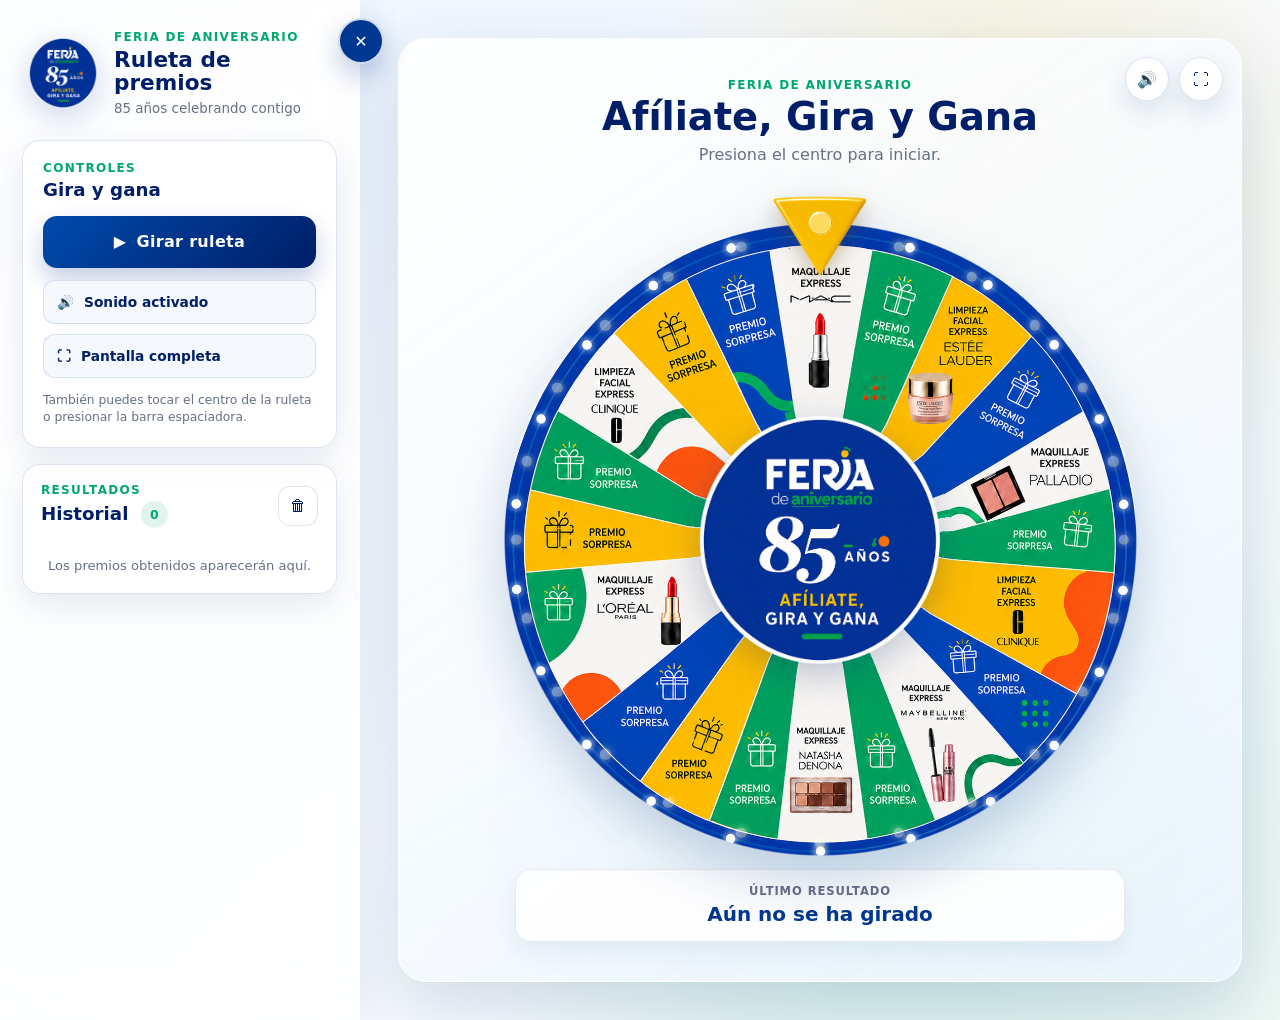
==== index.html @ 9b73f00a "CAMBIOS FINALES" ====
<!DOCTYPE html>
<html lang="es">
<head>
  <meta charset="UTF-8" />
  <meta name="viewport" content="width=device-width, initial-scale=1.0, viewport-fit=cover" />

  <meta
    name="description"
    content="Ruleta interactiva de premios de la Feria de Aniversario."
  />

  <title>Ruleta de Premios | Feria de Aniversario</title>

  <link rel="preload" href="assets/ruleta-premios.png" as="image" />
  <link rel="preload" href="assets/centro-ruleta.png" as="image" />
  <link rel="preload" href="assets/flecha-ruleta.png" as="image" />
  <link rel="stylesheet" href="css/styles.css" />
</head>

<body>
  <canvas id="confettiCanvas" class="confetti-canvas" aria-hidden="true"></canvas>

  <button
    id="sidebarBackdrop"
    class="sidebar-backdrop"
    type="button"
    aria-label="Cerrar panel lateral"
    tabindex="-1"
  ></button>

  <button
    id="toggleSidebarBtn"
    class="sidebar-toggle"
    type="button"
    aria-label="Ocultar panel lateral"
    aria-controls="sidebar"
    aria-expanded="true"
  >
    <span id="sidebarToggleIcon" aria-hidden="true">✕</span>
  </button>

  <div id="app" class="app">
    <aside id="sidebar" class="sidebar">
      <header class="brand">
        <img
          class="brand-logo"
          src="assets/centro-ruleta.png"
          width="1254"
          height="1254"
          alt=""
          aria-hidden="true"
        />

        <div>
          <p class="brand-kicker">Feria de aniversario</p>
          <h1>Ruleta de premios</h1>
          <p class="brand-copy">85 años celebrando contigo</p>
        </div>
      </header>

      <section class="control-card" aria-labelledby="controlsTitle">
        <div class="section-heading">
          <div>
            <p class="section-kicker">Controles</p>
            <h2 id="controlsTitle">Gira y gana</h2>
          </div>
        </div>

        <button id="sidebarSpinBtn" class="primary-button" type="button">
          <span aria-hidden="true">▶</span>
          Girar ruleta
        </button>

        <div class="control-grid">
          <button id="soundBtn" class="secondary-button" type="button">
            <span id="soundIcon" aria-hidden="true">🔊</span>
            <span id="soundText">Sonido activado</span>
          </button>

          <button id="fullscreenBtn" class="secondary-button" type="button">
            <span id="fullscreenIcon" aria-hidden="true">⛶</span>
            <span id="fullscreenText">Pantalla completa</span>
          </button>
        </div>

        <p class="control-help">
          También puedes tocar el centro de la ruleta o presionar la barra espaciadora.
        </p>
      </section>

      <section class="history-card" aria-labelledby="historyTitle">
        <div class="history-header">
          <div>
            <p class="section-kicker">Resultados</p>
            <h2 id="historyTitle">
              Historial
              <span id="historyCount" class="history-count">0</span>
            </h2>
          </div>

          <button
            id="clearHistoryBtn"
            class="icon-button"
            type="button"
            aria-label="Limpiar historial"
            title="Limpiar historial"
          >
            🗑
          </button>
        </div>

        <ol id="historyList" class="history-list" aria-live="polite"></ol>

        <p id="emptyHistory" class="empty-history">
          Los premios obtenidos aparecerán aquí.
        </p>
      </section>
    </aside>

    <main class="main-content">
      <section class="wheel-panel" aria-labelledby="wheelTitle">
        <div class="stage-actions" aria-label="Acciones rápidas">
          <button
            id="quickSoundBtn"
            class="round-action"
            type="button"
            aria-label="Activar o desactivar sonido"
            title="Activar o desactivar sonido"
          >
            <span id="quickSoundIcon" aria-hidden="true">🔊</span>
          </button>

          <button
            id="quickFullscreenBtn"
            class="round-action"
            type="button"
            aria-label="Cambiar pantalla completa"
            title="Cambiar pantalla completa"
          >
            <span id="quickFullscreenIcon" aria-hidden="true">⛶</span>
          </button>
        </div>

        <div class="wheel-heading">
          <p class="section-kicker">Feria de aniversario</p>
          <h2 id="wheelTitle">Afíliate, Gira y Gana</h2>
          <p>Presiona el centro para iniciar.</p>
        </div>

        <div class="wheel-stage">
          <div id="wheelShell" class="wheel-shell" aria-busy="false">
            <div id="bulbRing" class="bulb-ring" aria-hidden="true"></div>

            <div id="wheelRotator" class="wheel-rotator">
              <img
                id="wheelImage"
                class="wheel-image"
                src="assets/ruleta-premios.png"
                width="1254"
                height="1254"
                alt="Ruleta de premios de la Feria de Aniversario"
                draggable="false"
              />
            </div>

            <img
              id="wheelCenter"
              class="wheel-center"
              src="assets/centro-ruleta.png"
              width="1254"
              height="1254"
              alt=""
              aria-hidden="true"
              draggable="false"
            />

            <button
              id="centerSpinBtn"
              class="center-spin-button"
              type="button"
              aria-label="Girar ruleta"
              title="Girar ruleta"
            ></button>

            <img
              id="wheelPointer"
              class="wheel-pointer"
              src="assets/flecha-ruleta.png"
              width="1254"
              height="1254"
              alt=""
              aria-hidden="true"
              draggable="false"
            />
          </div>
        </div>

        <div class="result-strip" aria-live="polite" aria-atomic="true">
          <span class="result-label">Último resultado</span>
          <strong id="lastResult">Aún no se ha girado</strong>
        </div>

        <button id="mobileSpinBtn" class="mobile-spin-button" type="button">
          Girar ruleta
        </button>
      </section>
    </main>
  </div>

  <div
    id="winnerOverlay"
    class="winner-overlay"
    role="dialog"
    aria-modal="true"
    aria-labelledby="winnerTitle"
    aria-describedby="winnerDescription"
    aria-hidden="true"
    hidden
    inert
  >
    <article id="winnerCard" class="winner-card" data-tone="blue">
      <button
        id="closeWinnerBtn"
        class="winner-close"
        type="button"
        aria-label="Cerrar resultado"
      >
        ✕
      </button>

      <div class="winner-icon" aria-hidden="true">🎁</div>

      <p class="winner-kicker">¡Premio obtenido!</p>
      <h2 id="winnerTitle">Premio sorpresa</h2>

      <p id="winnerDescription" class="winner-description">
        La ruleta ha seleccionado este premio.
      </p>

      <div class="winner-actions">
        <button id="spinAgainBtn" class="winner-primary" type="button">
          Girar otra vez
        </button>

        <button id="winnerCloseButton" class="winner-secondary" type="button">
          Cerrar
        </button>
      </div>
    </article>
  </div>

  <div id="toast" class="toast" role="status" aria-live="polite"></div>

  <script src="js/app.js"></script>
</body>
</html>
---- css/styles.css ----
:root {
  --blue-950: #001f68;
  --blue-900: #003790;
  --blue-800: #004aac;
  --blue-700: #075cc2;
  --green-600: #00a86b;
  --green-500: #10b876;
  --yellow-500: #ffc400;
  --yellow-400: #ffd338;
  --orange-500: #ff6418;
  --paper: #fffefa;
  --white: #ffffff;
  --ink: #111827;
  --muted: #667085;
  --line: rgba(0, 55, 144, 0.13);
  --sidebar-width: 360px;
  --radius-lg: 28px;
  --radius-md: 18px;
  --shadow-soft: 0 22px 70px rgba(0, 45, 119, 0.16);
  --shadow-card: 0 12px 36px rgba(0, 45, 119, 0.1);
}

* {
  box-sizing: border-box;
}

html {
  color-scheme: light;
}

html,
body {
  min-width: 320px;
  min-height: 100%;
}

body {
  min-height: 100vh;
  min-height: 100dvh;
  margin: 0;
  overflow-x: hidden;
  background:
    radial-gradient(circle at 78% 18%, rgba(255, 196, 0, 0.18), transparent 23rem),
    radial-gradient(circle at 70% 78%, rgba(0, 168, 107, 0.16), transparent 28rem),
    linear-gradient(135deg, #edf6ff 0%, #f8fbff 52%, #eef8f5 100%);
  color: var(--ink);
  font-family:
    Inter, ui-sans-serif, system-ui, -apple-system, BlinkMacSystemFont, "Segoe UI",
    sans-serif;
}

body.modal-open,
body.mobile-menu-open {
  overflow: hidden;
}

[hidden] {
  display: none !important;
}

button,
img {
  -webkit-tap-highlight-color: transparent;
}

button {
  border: 0;
  font: inherit;
}

button:not(:disabled) {
  cursor: pointer;
}

button:focus-visible {
  outline: 4px solid rgba(255, 196, 0, 0.42);
  outline-offset: 3px;
}

img {
  display: block;
  max-width: 100%;
  user-select: none;
}

.app {
  min-height: 100vh;
  min-height: 100dvh;
  display: grid;
  grid-template-columns: var(--sidebar-width) minmax(0, 1fr);
  transition: grid-template-columns 320ms ease;
}

.sidebar {
  position: relative;
  z-index: 60;
  min-width: 0;
  padding: 26px 22px;
  overflow-x: hidden;
  overflow-y: auto;
  border-right: 1px solid rgba(255, 255, 255, 0.8);
  background: rgba(255, 255, 255, 0.88);
  box-shadow: 12px 0 34px rgba(0, 55, 144, 0.06);
  backdrop-filter: blur(22px);
  transition:
    opacity 220ms ease,
    transform 320ms ease,
    padding 320ms ease;
}

.app.sidebar-collapsed {
  grid-template-columns: 0 minmax(0, 1fr);
}

.app.sidebar-collapsed .sidebar {
  padding-inline: 0;
  opacity: 0;
  pointer-events: none;
  transform: translateX(-100%);
}

.sidebar-toggle {
  position: fixed;
  top: max(18px, env(safe-area-inset-top));
  left: calc(var(--sidebar-width) - 22px);
  z-index: 90;
  width: 46px;
  height: 46px;
  display: grid;
  place-items: center;
  border: 2px solid rgba(255, 255, 255, 0.82);
  border-radius: 50%;
  background: var(--blue-900);
  color: var(--white);
  box-shadow: 0 12px 28px rgba(0, 55, 144, 0.25);
  transition:
    left 320ms ease,
    transform 180ms ease,
    background 180ms ease;
}

.sidebar-toggle:hover {
  background: var(--blue-700);
  transform: scale(1.05);
}

body.sidebar-is-collapsed .sidebar-toggle {
  left: 18px;
}

.sidebar-backdrop {
  position: fixed;
  inset: 0;
  z-index: 50;
  display: none;
  background: rgba(0, 31, 104, 0.42);
  opacity: 0;
  pointer-events: none;
  transition: opacity 240ms ease;
}

.brand {
  display: grid;
  grid-template-columns: 74px minmax(0, 1fr);
  gap: 14px;
  align-items: center;
  padding: 4px 14px 24px 4px;
}

.brand-logo {
  width: 74px;
  height: 74px;
  object-fit: contain;
  filter: drop-shadow(0 8px 15px rgba(0, 55, 144, 0.2));
}

.brand-kicker,
.section-kicker {
  margin: 0 0 4px;
  color: var(--green-600);
  font-size: 0.75rem;
  font-weight: 900;
  letter-spacing: 0.11em;
  text-transform: uppercase;
}

.brand h1,
.section-heading h2,
.history-header h2 {
  margin: 0;
  color: var(--blue-950);
}

.brand h1 {
  font-size: 1.35rem;
  line-height: 1.08;
}

.brand-copy {
  margin: 6px 0 0;
  color: var(--muted);
  font-size: 0.84rem;
}

.control-card,
.history-card {
  border: 1px solid var(--line);
  border-radius: var(--radius-md);
  background: rgba(255, 255, 255, 0.94);
  box-shadow: var(--shadow-card);
}

.control-card {
  padding: 20px;
}

.section-heading {
  margin-bottom: 16px;
}

.section-heading h2,
.history-header h2 {
  font-size: 1.14rem;
}

.primary-button,
.mobile-spin-button,
.winner-primary {
  width: 100%;
  min-height: 52px;
  display: inline-flex;
  align-items: center;
  justify-content: center;
  gap: 10px;
  border-radius: 14px;
  background: linear-gradient(135deg, var(--blue-800), var(--blue-950));
  color: var(--white);
  font-weight: 900;
  letter-spacing: 0.02em;
  box-shadow: 0 12px 24px rgba(0, 55, 144, 0.24);
  transition:
    transform 180ms ease,
    box-shadow 180ms ease,
    filter 180ms ease;
}

.primary-button:hover,
.mobile-spin-button:hover,
.winner-primary:hover {
  transform: translateY(-2px);
  box-shadow: 0 16px 30px rgba(0, 55, 144, 0.3);
  filter: brightness(1.06);
}

.primary-button:disabled,
.mobile-spin-button:disabled,
.winner-primary:disabled,
.center-spin-button:disabled {
  cursor: not-allowed;
  opacity: 0.58;
}

.control-grid {
  display: grid;
  grid-template-columns: 1fr;
  gap: 10px;
  margin-top: 12px;
}

.secondary-button {
  min-height: 44px;
  display: flex;
  align-items: center;
  gap: 10px;
  padding: 10px 13px;
  border: 1px solid var(--line);
  border-radius: 12px;
  background: #f5f8fc;
  color: var(--blue-950);
  font-size: 0.86rem;
  font-weight: 800;
  transition:
    background 180ms ease,
    transform 180ms ease;
}

.secondary-button:hover {
  background: #eaf2fb;
  transform: translateY(-1px);
}

.control-help {
  margin: 14px 0 0;
  color: var(--muted);
  font-size: 0.77rem;
  line-height: 1.45;
}

.history-card {
  margin-top: 16px;
  padding: 18px;
}

.history-header {
  display: flex;
  align-items: center;
  justify-content: space-between;
  gap: 12px;
  margin-bottom: 14px;
}

.history-count {
  display: inline-grid;
  min-width: 27px;
  height: 27px;
  place-items: center;
  margin-left: 6px;
  padding-inline: 7px;
  border-radius: 999px;
  background: rgba(0, 168, 107, 0.12);
  color: var(--green-600);
  font-size: 0.78rem;
  vertical-align: middle;
}

.icon-button,
.round-action {
  display: grid;
  place-items: center;
  border: 1px solid var(--line);
  background: var(--white);
  color: var(--blue-950);
  transition:
    transform 180ms ease,
    background 180ms ease;
}

.icon-button {
  width: 40px;
  height: 40px;
  border-radius: 12px;
}

.icon-button:hover,
.round-action:hover {
  background: #edf4fc;
  transform: scale(1.05);
}

.history-list {
  max-height: min(300px, 32dvh);
  margin: 0;
  padding: 0;
  overflow-y: auto;
  list-style: none;
  scrollbar-width: thin;
}

.history-item {
  display: grid;
  grid-template-columns: 34px minmax(0, 1fr) auto;
  gap: 10px;
  align-items: center;
  padding: 11px 4px;
  border-top: 1px solid rgba(0, 55, 144, 0.08);
}

.history-item:first-child {
  border-top: 0;
}

.history-position {
  width: 32px;
  height: 32px;
  display: grid;
  place-items: center;
  border-radius: 10px;
  background: rgba(0, 55, 144, 0.08);
  color: var(--blue-900);
  font-size: 0.78rem;
  font-weight: 900;
}

.history-prize {
  min-width: 0;
}

.history-prize strong {
  display: block;
  overflow: hidden;
  color: var(--blue-950);
  font-size: 0.84rem;
  text-overflow: ellipsis;
  white-space: nowrap;
}

.history-prize span,
.history-time {
  color: var(--muted);
  font-size: 0.7rem;
}

.empty-history {
  margin: 16px 2px 2px;
  color: var(--muted);
  font-size: 0.82rem;
  text-align: center;
}

.main-content {
  position: relative;
  min-width: 0;
  min-height: 100vh;
  min-height: 100dvh;
  display: grid;
  place-items: center;
  padding: clamp(18px, 3vw, 42px);
}

.wheel-panel {
  position: relative;
  width: min(100%, 1050px);
  min-height: 0;
  display: flex;
  flex-direction: column;
  align-items: center;
  justify-content: center;
  padding: clamp(22px, 3vw, 42px);
  border: 1px solid rgba(255, 255, 255, 0.82);
  border-radius: var(--radius-lg);
  background:
    linear-gradient(145deg, rgba(255, 255, 255, 0.92), rgba(235, 245, 255, 0.78));
  box-shadow: var(--shadow-soft);
  backdrop-filter: blur(18px);
}

.stage-actions {
  position: absolute;
  top: 18px;
  right: 18px;
  z-index: 20;
  display: flex;
  gap: 10px;
}

.round-action {
  width: 44px;
  height: 44px;
  border-radius: 50%;
  box-shadow: 0 10px 26px rgba(0, 55, 144, 0.14);
  backdrop-filter: blur(10px);
}

.wheel-heading {
  position: relative;
  z-index: 8;
  width: min(100%, 700px);
  margin-bottom: 0;
  padding-inline: 76px;
  text-align: center;
}

.wheel-heading h2 {
  margin: 0;
  color: var(--blue-950);
  font-size: clamp(1.6rem, 3vw, 2.45rem);
  line-height: 1.08;
  text-wrap: balance;
}

.wheel-heading > p:last-child {
  margin: 8px 0 0;
  color: var(--muted);
}

.wheel-stage {
  width: 100%;
  display: grid;
  place-items: center;
  padding-top: clamp(32px, 5vw, 58px);
}

.wheel-shell {
  position: relative;
  width: min(720px, 100%, calc(100dvh - 265px));
  min-width: 280px;
  aspect-ratio: 1;
  isolation: isolate;
  filter: drop-shadow(0 24px 28px rgba(0, 45, 119, 0.21));
}

.wheel-rotator,
.wheel-image {
  width: 100%;
  height: 100%;
}

.wheel-rotator {
  position: absolute;
  inset: 0;
  z-index: 1;
  will-change: transform;
}

.wheel-image {
  object-fit: contain;
}

.wheel-center {
  position: absolute;
  top: 50%;
  left: 50%;
  z-index: 5;
  width: 41%;
  height: auto;
  transform: translate(-50%, -50%);
  filter: drop-shadow(0 10px 18px rgba(0, 31, 104, 0.24));
  pointer-events: none;
}

.center-spin-button {
  position: absolute;
  top: 50%;
  left: 50%;
  z-index: 6;
  width: 36%;
  aspect-ratio: 1;
  border-radius: 50%;
  background: transparent;
  transform: translate(-50%, -50%);
}

.center-spin-button::after {
  position: absolute;
  inset: 4%;
  border: 3px solid transparent;
  border-radius: inherit;
  content: "";
  transition:
    border-color 180ms ease,
    box-shadow 180ms ease,
    transform 180ms ease;
}

.center-spin-button:hover::after,
.center-spin-button:focus-visible::after {
  border-color: rgba(255, 196, 0, 0.72);
  box-shadow:
    0 0 0 7px rgba(255, 196, 0, 0.11),
    0 0 28px rgba(255, 196, 0, 0.38);
  transform: scale(1.025);
}

.wheel-pointer {
  position: absolute;
  top: -4.5%;
  left: 50%;
  z-index: 10;
  width: 15.5%;
  height: auto;
  transform: translateX(-50%);
  transform-origin: 50% 20%;
  filter: drop-shadow(0 10px 10px rgba(104, 61, 0, 0.27));
  pointer-events: none;
}

.bulb-ring {
  position: absolute;
  inset: 0;
  z-index: 3;
  pointer-events: none;
}

.bulb {
  position: absolute;
  width: 1.65%;
  min-width: 7px;
  aspect-ratio: 1;
  border: 1px solid rgba(255, 255, 255, 0.86);
  border-radius: 50%;
  background: radial-gradient(circle at 36% 34%, #ffffff 0 34%, #fff7bc 52%, #ffd53d 100%);
  box-shadow:
    0 0 6px rgba(255, 255, 255, 0.9),
    0 0 12px rgba(255, 218, 74, 0.55);
  transform: translate(-50%, -50%);
  animation: bulbIdle 2.2s ease-in-out infinite;
  opacity: 0.45;
}

.wheel-shell.is-spinning .bulb {
  animation: bulbRunning 620ms ease-in-out infinite;
}

.wheel-shell.is-spinning .wheel-pointer {
  animation: pointerBounce 120ms ease-in-out infinite alternate;
}

.wheel-shell.is-spinning .wheel-center {
  animation: centerGlow 900ms ease-in-out infinite alternate;
}

.result-strip {
  width: min(100%, 610px);
  display: grid;
  gap: 4px;
  margin-top: 12px;
  padding: 14px 20px;
  border: 1px solid rgba(0, 55, 144, 0.1);
  border-radius: 16px;
  background: rgba(255, 255, 255, 0.92);
  box-shadow: 0 10px 24px rgba(0, 55, 144, 0.08);
  text-align: center;
}

.result-label {
  color: var(--muted);
  font-size: 0.72rem;
  font-weight: 800;
  letter-spacing: 0.08em;
  text-transform: uppercase;
}

.result-strip strong {
  color: var(--blue-900);
  font-size: clamp(1rem, 2vw, 1.25rem);
  line-height: 1.25;
  overflow-wrap: anywhere;
  hyphens: auto;
}

.mobile-spin-button {
  display: none;
  width: min(100%, 420px);
  margin-top: 14px;
}

.winner-overlay {
  position: fixed;
  inset: 0;
  z-index: 100;
  display: grid;
  place-items: center;
  padding: 20px;
  background: rgba(0, 24, 75, 0.66);
  backdrop-filter: blur(12px);
  opacity: 0;
  pointer-events: none;
  transition: opacity 260ms ease;
}

.winner-overlay.is-visible {
  opacity: 1;
  pointer-events: auto;
}

.winner-card {
  position: relative;
  width: min(100%, 520px);
  max-height: min(90dvh, 720px);
  overflow: auto;
  padding: 44px 34px 34px;
  border: 2px solid rgba(255, 255, 255, 0.82);
  border-radius: 30px;
  background:
    radial-gradient(circle at 50% 0%, rgba(255, 255, 255, 0.26), transparent 16rem),
    linear-gradient(145deg, var(--blue-800), var(--blue-950));
  color: var(--white);
  box-shadow: 0 34px 90px rgba(0, 14, 58, 0.42);
  text-align: center;
  transform: translateY(24px) scale(0.92);
  transition: transform 360ms cubic-bezier(0.18, 0.89, 0.32, 1.28);
}

.winner-overlay.is-visible .winner-card {
  transform: translateY(0) scale(1);
}

.winner-card[data-tone="green"] {
  background:
    radial-gradient(circle at 50% 0%, rgba(255, 255, 255, 0.25), transparent 16rem),
    linear-gradient(145deg, #11b779, #007d50);
}

.winner-card[data-tone="yellow"] {
  background:
    radial-gradient(circle at 50% 0%, rgba(255, 255, 255, 0.45), transparent 16rem),
    linear-gradient(145deg, #ffd642, #f2a900);
  color: #17233e;
}

.winner-card[data-tone="white"] {
  background:
    radial-gradient(circle at 50% 0%, rgba(0, 168, 107, 0.12), transparent 16rem),
    linear-gradient(145deg, #ffffff, #edf4fb);
  color: var(--blue-950);
}

.winner-close {
  position: absolute;
  top: 16px;
  right: 16px;
  width: 42px;
  height: 42px;
  border-radius: 50%;
  background: rgba(255, 255, 255, 0.16);
  color: currentColor;
  font-weight: 900;
}

.winner-icon {
  width: 92px;
  height: 92px;
  display: grid;
  place-items: center;
  margin: 0 auto 18px;
  border: 2px solid rgba(255, 255, 255, 0.56);
  border-radius: 50%;
  background: rgba(255, 255, 255, 0.16);
  box-shadow: 0 16px 34px rgba(0, 0, 0, 0.16);
  font-size: 2.8rem;
  animation: prizeFloat 1.5s ease-in-out infinite;
}

.winner-kicker {
  margin: 0 0 8px;
  color: var(--yellow-400);
  font-size: 0.86rem;
  font-weight: 950;
  letter-spacing: 0.13em;
  text-transform: uppercase;
}

.winner-card[data-tone="yellow"] .winner-kicker,
.winner-card[data-tone="white"] .winner-kicker {
  color: var(--green-600);
}

.winner-card h2 {
  margin: 0;
  font-size: clamp(1.8rem, 5vw, 3rem);
  line-height: 1.08;
  overflow-wrap: anywhere;
  hyphens: auto;
  text-wrap: balance;
}

.winner-description {
  margin: 16px auto 26px;
  max-width: 36ch;
  color: rgba(255, 255, 255, 0.82);
  line-height: 1.55;
}

.winner-card[data-tone="yellow"] .winner-description,
.winner-card[data-tone="white"] .winner-description {
  color: rgba(17, 24, 39, 0.68);
}

.winner-actions {
  display: grid;
  grid-template-columns: 1fr 1fr;
  gap: 12px;
}

.winner-primary,
.winner-secondary {
  min-height: 50px;
  border-radius: 14px;
  font-weight: 900;
}

.winner-primary {
  background: var(--yellow-500);
  color: var(--blue-950);
  box-shadow: 0 12px 28px rgba(255, 196, 0, 0.24);
}

.winner-secondary {
  border: 1px solid rgba(255, 255, 255, 0.38);
  background: rgba(255, 255, 255, 0.14);
  color: currentColor;
}

.winner-card[data-tone="yellow"] .winner-secondary,
.winner-card[data-tone="white"] .winner-secondary {
  border-color: rgba(0, 55, 144, 0.16);
  background: rgba(0, 55, 144, 0.08);
}

.confetti-canvas {
  position: fixed;
  inset: 0;
  z-index: 120;
  width: 100%;
  height: 100%;
  pointer-events: none;
}

.toast {
  position: fixed;
  right: max(22px, env(safe-area-inset-right));
  bottom: max(22px, env(safe-area-inset-bottom));
  z-index: 130;
  max-width: min(90vw, 420px);
  padding: 13px 18px;
  border-radius: 12px;
  background: var(--blue-950);
  color: var(--white);
  box-shadow: 0 16px 36px rgba(0, 31, 104, 0.26);
  font-size: 0.88rem;
  font-weight: 800;
  opacity: 0;
  pointer-events: none;
  transform: translateY(12px);
  transition:
    opacity 180ms ease,
    transform 180ms ease;
}

.toast.is-visible {
  opacity: 1;
  transform: translateY(0);
}

@keyframes bulbIdle {
  0%,
  100% {
    opacity: 0.35;
    filter: brightness(0.8);
  }

  50% {
    opacity: 0.82;
    filter: brightness(1.25);
  }
}

@keyframes bulbRunning {
  0%,
  100% {
    opacity: 0.28;
    filter: brightness(0.72);
  }

  50% {
    opacity: 1;
    filter: brightness(1.45);
    box-shadow:
      0 0 8px #ffffff,
      0 0 18px rgba(255, 218, 74, 0.92),
      0 0 30px rgba(255, 196, 0, 0.5);
  }
}

@keyframes pointerBounce {
  from {
    transform: translateX(-50%) rotate(-1.4deg);
  }

  to {
    transform: translateX(-50%) rotate(1.4deg);
  }
}

@keyframes centerGlow {
  from {
    filter: drop-shadow(0 10px 18px rgba(0, 31, 104, 0.24));
  }

  to {
    filter:
      drop-shadow(0 10px 18px rgba(0, 31, 104, 0.24))
      drop-shadow(0 0 18px rgba(255, 196, 0, 0.34));
  }
}

@keyframes prizeFloat {
  0%,
  100% {
    transform: translateY(0) rotate(-3deg);
  }

  50% {
    transform: translateY(-7px) rotate(3deg);
  }
}

@media (max-width: 1100px) {
  :root {
    --sidebar-width: 320px;
  }

  .wheel-shell {
    width: min(680px, 100%, calc(100dvh - 255px));
  }
}

@media (max-width: 820px) {
  .app,
  .app.sidebar-collapsed {
    grid-template-columns: 1fr;
  }

  .sidebar {
    position: fixed;
    inset: 0 auto 0 0;
    width: min(88vw, 360px);
    padding-top: max(78px, calc(env(safe-area-inset-top) + 68px));
    transform: translateX(0);
  }

  .app.sidebar-collapsed .sidebar {
    width: min(88vw, 360px);
    padding-inline: 22px;
    opacity: 1;
    transform: translateX(-105%);
  }

  .sidebar-toggle,
  body.sidebar-is-collapsed .sidebar-toggle {
    left: 16px;
  }

  .sidebar-backdrop {
    display: block;
  }

  body.mobile-menu-open .sidebar-backdrop {
    opacity: 1;
    pointer-events: auto;
  }

  .main-content {
    padding:
      max(76px, calc(env(safe-area-inset-top) + 66px))
      14px
      max(18px, env(safe-area-inset-bottom));
  }

  .wheel-panel {
    width: 100%;
    padding: 22px 12px 20px;
  }

  .stage-actions {
    top: 14px;
    right: 14px;
  }

  .wheel-heading {
    padding-inline: 74px;
  }

  .wheel-stage {
    padding-top: clamp(30px, 7vw, 50px);
  }

  .wheel-shell {
    width: min(620px, calc(100vw - 44px), calc(100dvh - 260px));
    min-width: 260px;
  }

  .mobile-spin-button {
    display: inline-flex;
  }
}

@media (max-width: 560px) {
  .main-content {
    padding-inline: 8px;
  }

  .wheel-panel {
    border-radius: 22px;
    padding-inline: 9px;
  }

  .stage-actions {
    gap: 6px;
  }

  .round-action {
    width: 40px;
    height: 40px;
  }

  .wheel-heading {
    padding-inline: 58px;
  }

  .wheel-heading .section-kicker {
    max-width: calc(100% - 92px);
    margin-inline: auto;
  }

  .wheel-heading h2 {
    font-size: clamp(1.35rem, 7vw, 1.8rem);
  }

  .wheel-heading > p:last-child {
    display: none;
  }

  .wheel-stage {
    padding-top: clamp(28px, 8vw, 44px);
  }

  .wheel-shell {
    width: min(calc(100vw - 26px), calc(100dvh - 245px), 560px);
    min-width: 250px;
  }

  .wheel-center {
    width: 40%;
  }

  .result-strip {
    margin-top: 8px;
    padding: 11px 14px;
  }

  .result-strip strong {
    font-size: 0.95rem;
  }

  .winner-card {
    padding: 42px 22px 24px;
    border-radius: 24px;
  }

  .winner-card h2 {
    font-size: clamp(1.55rem, 7vw, 2.2rem);
  }

  .winner-actions {
    grid-template-columns: 1fr;
  }
}

@media (max-width: 380px) {
  .wheel-heading {
    padding-inline: 42px;
  }

  .stage-actions {
    top: 10px;
    right: 10px;
  }

  .round-action {
    width: 36px;
    height: 36px;
  }

  .wheel-shell {
    min-width: 230px;
  }
}

@media (max-height: 680px) and (orientation: landscape) {
  .main-content {
    padding-block: 10px;
  }

  .wheel-panel {
    width: min(100%, 980px);
    padding: 10px 18px;
  }

  .wheel-heading .section-kicker,
  .wheel-heading > p:last-child {
    display: none;
  }

  .wheel-heading h2 {
    font-size: clamp(1.2rem, 3.6vh, 1.75rem);
  }

  .wheel-stage {
    padding-top: 24px;
  }

  .wheel-shell {
    width: min(64dvh, 56vw, 500px);
    min-width: 230px;
  }

  .result-strip {
    width: min(100%, 520px);
    margin-top: 3px;
    padding: 7px 12px;
  }

  .result-label {
    display: none;
  }

  .mobile-spin-button {
    min-height: 42px;
    margin-top: 6px;
  }
}

@media (prefers-reduced-motion: reduce) {
  *,
  *::before,
  *::after {
    scroll-behavior: auto !important;
    animation-duration: 0.001ms !important;
    animation-iteration-count: 1 !important;
    transition-duration: 0.001ms !important;
  }
}
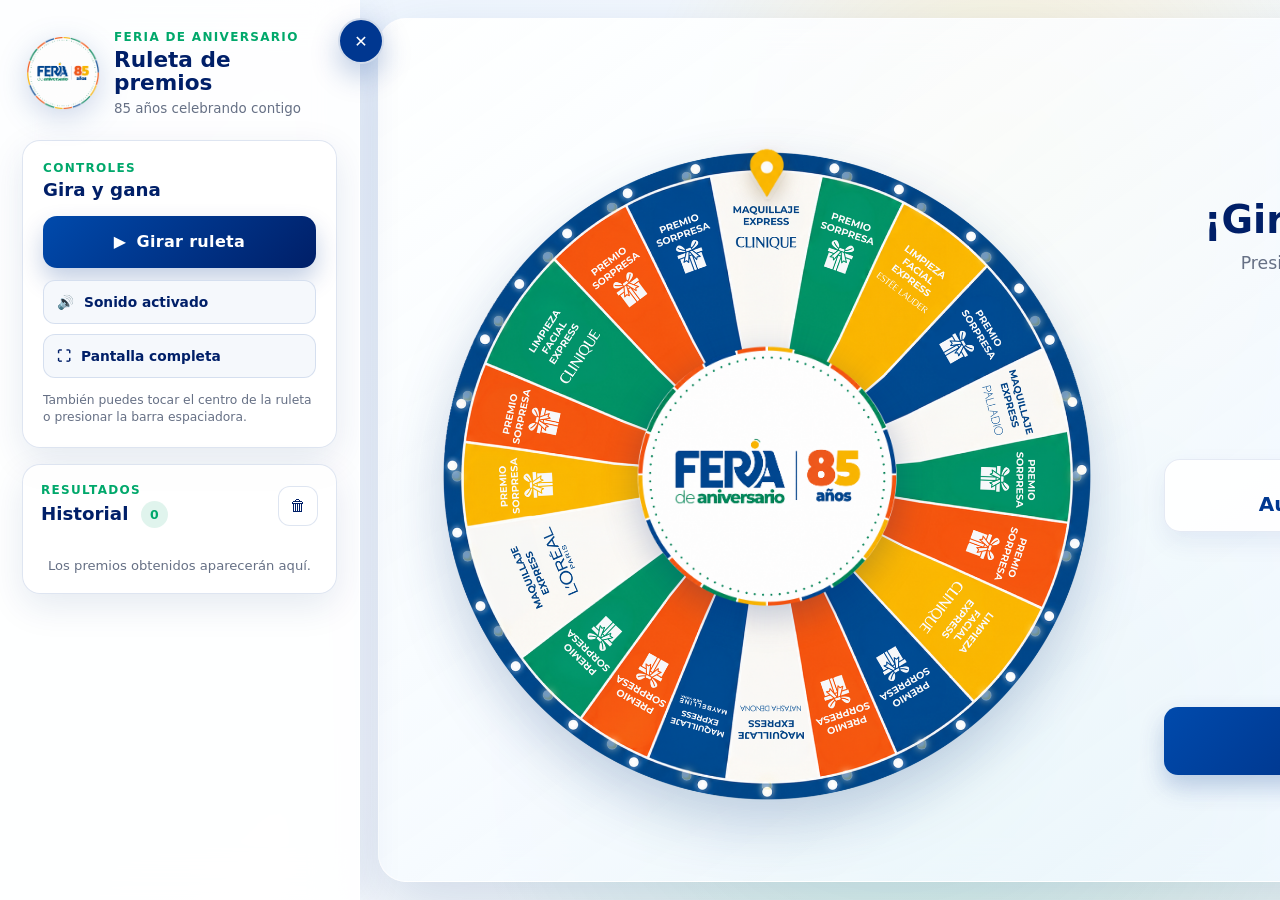
==== commit 1d8a3298: "PENDIENTE A CAMBIOS" ====
--- a/index.html
+++ b/index.html
@@ -143,7 +143,7 @@
 
         <div class="wheel-heading">
           <p class="section-kicker">Feria de aniversario</p>
-          <h2 id="wheelTitle">Afíliate, Gira y Gana</h2>
+          <h2 id="wheelTitle">¡Gira y Gana!🎉</h2>
           <p>Presiona el centro para iniciar.</p>
         </div>
 
--- a/css/styles.css
+++ b/css/styles.css
@@ -20,6 +20,10 @@
   --shadow-card: 0 12px 36px rgba(0, 45, 119, 0.1);
 }
 
+/* =========================================================
+   CONFIGURACIÓN GENERAL
+========================================================= */
+
 * {
   box-sizing: border-box;
 }
@@ -36,16 +40,36 @@
 
 body {
   min-height: 100vh;
-  min-height: 100dvh;
   margin: 0;
   overflow-x: hidden;
+
   background:
-    radial-gradient(circle at 78% 18%, rgba(255, 196, 0, 0.18), transparent 23rem),
-    radial-gradient(circle at 70% 78%, rgba(0, 168, 107, 0.16), transparent 28rem),
-    linear-gradient(135deg, #edf6ff 0%, #f8fbff 52%, #eef8f5 100%);
+    radial-gradient(
+      circle at 78% 18%,
+      rgba(255, 196, 0, 0.18),
+      transparent 23rem
+    ),
+    radial-gradient(
+      circle at 70% 78%,
+      rgba(0, 168, 107, 0.16),
+      transparent 28rem
+    ),
+    linear-gradient(
+      135deg,
+      #edf6ff 0%,
+      #f8fbff 52%,
+      #eef8f5 100%
+    );
+
   color: var(--ink);
+
   font-family:
-    Inter, ui-sans-serif, system-ui, -apple-system, BlinkMacSystemFont, "Segoe UI",
+    Inter,
+    ui-sans-serif,
+    system-ui,
+    -apple-system,
+    BlinkMacSystemFont,
+    "Segoe UI",
     sans-serif;
 }
 
@@ -83,25 +107,51 @@
   user-select: none;
 }
 
+/* =========================================================
+   ESTRUCTURA PRINCIPAL
+========================================================= */
+
 .app {
   min-height: 100vh;
-  min-height: 100dvh;
+
   display: grid;
-  grid-template-columns: var(--sidebar-width) minmax(0, 1fr);
-  transition: grid-template-columns 320ms ease;
-}
+  grid-template-columns:
+    var(--sidebar-width)
+    minmax(0, 1fr);
+
+  transition:
+    grid-template-columns
+    320ms
+    ease;
+}
+
+/* =========================================================
+   PANEL LATERAL
+========================================================= */
 
 .sidebar {
   position: relative;
   z-index: 60;
+
   min-width: 0;
   padding: 26px 22px;
+
   overflow-x: hidden;
   overflow-y: auto;
-  border-right: 1px solid rgba(255, 255, 255, 0.8);
-  background: rgba(255, 255, 255, 0.88);
-  box-shadow: 12px 0 34px rgba(0, 55, 144, 0.06);
+
+  border-right:
+    1px solid
+    rgba(255, 255, 255, 0.8);
+
+  background:
+    rgba(255, 255, 255, 0.88);
+
+  box-shadow:
+    12px 0 34px
+    rgba(0, 55, 144, 0.06);
+
   backdrop-filter: blur(22px);
+
   transition:
     opacity 220ms ease,
     transform 320ms ease,
@@ -109,30 +159,61 @@
 }
 
 .app.sidebar-collapsed {
-  grid-template-columns: 0 minmax(0, 1fr);
+  grid-template-columns:
+    0
+    minmax(0, 1fr);
 }
 
 .app.sidebar-collapsed .sidebar {
   padding-inline: 0;
+
   opacity: 0;
   pointer-events: none;
+
   transform: translateX(-100%);
 }
+
+/* =========================================================
+   BOTÓN DEL MENÚ
+========================================================= */
 
 .sidebar-toggle {
   position: fixed;
-  top: max(18px, env(safe-area-inset-top));
-  left: calc(var(--sidebar-width) - 22px);
+
+  top: max(
+    18px,
+    env(safe-area-inset-top)
+  );
+
+  left:
+    calc(
+      var(--sidebar-width) - 22px
+    );
+
   z-index: 90;
+
   width: 46px;
   height: 46px;
+
   display: grid;
   place-items: center;
-  border: 2px solid rgba(255, 255, 255, 0.82);
+
+  border:
+    2px solid
+    rgba(255, 255, 255, 0.82);
+
   border-radius: 50%;
-  background: var(--blue-900);
-  color: var(--white);
-  box-shadow: 0 12px 28px rgba(0, 55, 144, 0.25);
+
+  background:
+    var(--blue-900);
+
+  color:
+    var(--white);
+
+  box-shadow:
+    0 12px 28px
+    rgba(0, 55, 144, 0.25);
+
   transition:
     left 320ms ease,
     transform 180ms ease,
@@ -140,74 +221,142 @@
 }
 
 .sidebar-toggle:hover {
-  background: var(--blue-700);
-  transform: scale(1.05);
-}
-
-body.sidebar-is-collapsed .sidebar-toggle {
+  background:
+    var(--blue-700);
+
+  transform:
+    scale(1.05);
+}
+
+body.sidebar-is-collapsed
+.sidebar-toggle {
   left: 18px;
 }
 
 .sidebar-backdrop {
   position: fixed;
   inset: 0;
+
   z-index: 50;
+
   display: none;
-  background: rgba(0, 31, 104, 0.42);
+
+  background:
+    rgba(0, 31, 104, 0.42);
+
   opacity: 0;
   pointer-events: none;
-  transition: opacity 240ms ease;
-}
+
+  transition:
+    opacity 240ms ease;
+}
+
+/* =========================================================
+   MARCA
+========================================================= */
 
 .brand {
   display: grid;
-  grid-template-columns: 74px minmax(0, 1fr);
+
+  grid-template-columns:
+    74px
+    minmax(0, 1fr);
+
   gap: 14px;
+
   align-items: center;
-  padding: 4px 14px 24px 4px;
+
+  padding:
+    4px
+    14px
+    24px
+    4px;
 }
 
 .brand-logo {
   width: 74px;
   height: 74px;
+
   object-fit: contain;
-  filter: drop-shadow(0 8px 15px rgba(0, 55, 144, 0.2));
+
+  filter:
+    drop-shadow(
+      0 8px 15px
+      rgba(0, 55, 144, 0.2)
+    );
 }
 
 .brand-kicker,
 .section-kicker {
-  margin: 0 0 4px;
-  color: var(--green-600);
-  font-size: 0.75rem;
-  font-weight: 900;
-  letter-spacing: 0.11em;
-  text-transform: uppercase;
+  margin:
+    0
+    0
+    4px;
+
+  color:
+    var(--green-600);
+
+  font-size:
+    0.75rem;
+
+  font-weight:
+    900;
+
+  letter-spacing:
+    0.11em;
+
+  text-transform:
+    uppercase;
 }
 
 .brand h1,
 .section-heading h2,
 .history-header h2 {
   margin: 0;
-  color: var(--blue-950);
+
+  color:
+    var(--blue-950);
 }
 
 .brand h1 {
-  font-size: 1.35rem;
-  line-height: 1.08;
+  font-size:
+    1.35rem;
+
+  line-height:
+    1.08;
 }
 
 .brand-copy {
-  margin: 6px 0 0;
-  color: var(--muted);
-  font-size: 0.84rem;
-}
+  margin:
+    6px
+    0
+    0;
+
+  color:
+    var(--muted);
+
+  font-size:
+    0.84rem;
+}
+
+/* =========================================================
+   TARJETAS DEL PANEL
+========================================================= */
 
 .control-card,
 .history-card {
-  border: 1px solid var(--line);
-  border-radius: var(--radius-md);
-  background: rgba(255, 255, 255, 0.94);
-  box-shadow: var(--shadow-card);
+  border:
+    1px solid
+    var(--line);
+
+  border-radius:
+    var(--radius-md);
+
+  background:
+    rgba(255, 255, 255, 0.94);
+
+  box-shadow:
+    var(--shadow-card);
 }
 
 .control-card {
@@ -220,24 +369,49 @@
 
 .section-heading h2,
 .history-header h2 {
-  font-size: 1.14rem;
-}
+  font-size:
+    1.14rem;
+}
+
+/* =========================================================
+   BOTONES PRINCIPALES
+========================================================= */
 
 .primary-button,
 .mobile-spin-button,
 .winner-primary {
   width: 100%;
   min-height: 52px;
+
   display: inline-flex;
+
   align-items: center;
   justify-content: center;
+
   gap: 10px;
+
   border-radius: 14px;
-  background: linear-gradient(135deg, var(--blue-800), var(--blue-950));
-  color: var(--white);
-  font-weight: 900;
-  letter-spacing: 0.02em;
-  box-shadow: 0 12px 24px rgba(0, 55, 144, 0.24);
+
+  background:
+    linear-gradient(
+      135deg,
+      var(--blue-800),
+      var(--blue-950)
+    );
+
+  color:
+    var(--white);
+
+  font-weight:
+    900;
+
+  letter-spacing:
+    0.02em;
+
+  box-shadow:
+    0 12px 24px
+    rgba(0, 55, 144, 0.24);
+
   transition:
     transform 180ms ease,
     box-shadow 180ms ease,
@@ -247,89 +421,164 @@
 .primary-button:hover,
 .mobile-spin-button:hover,
 .winner-primary:hover {
-  transform: translateY(-2px);
-  box-shadow: 0 16px 30px rgba(0, 55, 144, 0.3);
-  filter: brightness(1.06);
+  transform:
+    translateY(-2px);
+
+  box-shadow:
+    0 16px 30px
+    rgba(0, 55, 144, 0.3);
+
+  filter:
+    brightness(1.06);
 }
 
 .primary-button:disabled,
 .mobile-spin-button:disabled,
 .winner-primary:disabled,
 .center-spin-button:disabled {
-  cursor: not-allowed;
-  opacity: 0.58;
+  cursor:
+    not-allowed;
+
+  opacity:
+    0.58;
 }
 
 .control-grid {
   display: grid;
-  grid-template-columns: 1fr;
+
+  grid-template-columns:
+    1fr;
+
   gap: 10px;
+
   margin-top: 12px;
 }
 
 .secondary-button {
   min-height: 44px;
+
   display: flex;
+
   align-items: center;
+
   gap: 10px;
-  padding: 10px 13px;
-  border: 1px solid var(--line);
-  border-radius: 12px;
-  background: #f5f8fc;
-  color: var(--blue-950);
-  font-size: 0.86rem;
-  font-weight: 800;
+
+  padding:
+    10px
+    13px;
+
+  border:
+    1px solid
+    var(--line);
+
+  border-radius:
+    12px;
+
+  background:
+    #f5f8fc;
+
+  color:
+    var(--blue-950);
+
+  font-size:
+    0.86rem;
+
+  font-weight:
+    800;
+
   transition:
     background 180ms ease,
     transform 180ms ease;
 }
 
 .secondary-button:hover {
-  background: #eaf2fb;
-  transform: translateY(-1px);
+  background:
+    #eaf2fb;
+
+  transform:
+    translateY(-1px);
 }
 
 .control-help {
-  margin: 14px 0 0;
-  color: var(--muted);
-  font-size: 0.77rem;
-  line-height: 1.45;
-}
+  margin:
+    14px
+    0
+    0;
+
+  color:
+    var(--muted);
+
+  font-size:
+    0.77rem;
+
+  line-height:
+    1.45;
+}
+
+/* =========================================================
+   HISTORIAL
+========================================================= */
 
 .history-card {
   margin-top: 16px;
+
   padding: 18px;
 }
 
 .history-header {
   display: flex;
+
   align-items: center;
-  justify-content: space-between;
+  justify-content:
+    space-between;
+
   gap: 12px;
+
   margin-bottom: 14px;
 }
 
 .history-count {
   display: inline-grid;
+
   min-width: 27px;
   height: 27px;
+
   place-items: center;
+
   margin-left: 6px;
+
   padding-inline: 7px;
+
   border-radius: 999px;
-  background: rgba(0, 168, 107, 0.12);
-  color: var(--green-600);
-  font-size: 0.78rem;
-  vertical-align: middle;
+
+  background:
+    rgba(0, 168, 107, 0.12);
+
+  color:
+    var(--green-600);
+
+  font-size:
+    0.78rem;
+
+  vertical-align:
+    middle;
 }
 
 .icon-button,
 .round-action {
   display: grid;
   place-items: center;
-  border: 1px solid var(--line);
-  background: var(--white);
-  color: var(--blue-950);
+
+  border:
+    1px solid
+    var(--line);
+
+  background:
+    var(--white);
+
+  color:
+    var(--blue-950);
+
   transition:
     transform 180ms ease,
     background 180ms ease;
@@ -338,31 +587,57 @@
 .icon-button {
   width: 40px;
   height: 40px;
-  border-radius: 12px;
+
+  border-radius:
+    12px;
 }
 
 .icon-button:hover,
 .round-action:hover {
-  background: #edf4fc;
-  transform: scale(1.05);
+  background:
+    #edf4fc;
+
+  transform:
+    scale(1.05);
 }
 
 .history-list {
-  max-height: min(300px, 32dvh);
+  max-height:
+    min(
+      300px,
+      32vh
+    );
+
   margin: 0;
   padding: 0;
+
   overflow-y: auto;
+
   list-style: none;
-  scrollbar-width: thin;
+
+  scrollbar-width:
+    thin;
 }
 
 .history-item {
   display: grid;
-  grid-template-columns: 34px minmax(0, 1fr) auto;
+
+  grid-template-columns:
+    34px
+    minmax(0, 1fr)
+    auto;
+
   gap: 10px;
+
   align-items: center;
-  padding: 11px 4px;
-  border-top: 1px solid rgba(0, 55, 144, 0.08);
+
+  padding:
+    11px
+    4px;
+
+  border-top:
+    1px solid
+    rgba(0, 55, 144, 0.08);
 }
 
 .history-item:first-child {
@@ -372,13 +647,24 @@
 .history-position {
   width: 32px;
   height: 32px;
+
   display: grid;
   place-items: center;
-  border-radius: 10px;
-  background: rgba(0, 55, 144, 0.08);
-  color: var(--blue-900);
-  font-size: 0.78rem;
-  font-weight: 900;
+
+  border-radius:
+    10px;
+
+  background:
+    rgba(0, 55, 144, 0.08);
+
+  color:
+    var(--blue-900);
+
+  font-size:
+    0.78rem;
+
+  font-weight:
+    900;
 }
 
 .history-prize {
@@ -387,106 +673,247 @@
 
 .history-prize strong {
   display: block;
+
   overflow: hidden;
-  color: var(--blue-950);
-  font-size: 0.84rem;
-  text-overflow: ellipsis;
-  white-space: nowrap;
+
+  color:
+    var(--blue-950);
+
+  font-size:
+    0.84rem;
+
+  text-overflow:
+    ellipsis;
+
+  white-space:
+    nowrap;
 }
 
 .history-prize span,
 .history-time {
-  color: var(--muted);
-  font-size: 0.7rem;
+  color:
+    var(--muted);
+
+  font-size:
+    0.7rem;
 }
 
 .empty-history {
-  margin: 16px 2px 2px;
-  color: var(--muted);
-  font-size: 0.82rem;
-  text-align: center;
-}
+  margin:
+    16px
+    2px
+    2px;
+
+  color:
+    var(--muted);
+
+  font-size:
+    0.82rem;
+
+  text-align:
+    center;
+}
+
+/* =========================================================
+   CONTENIDO PRINCIPAL
+========================================================= */
 
 .main-content {
   position: relative;
+
   min-width: 0;
   min-height: 100vh;
-  min-height: 100dvh;
+
   display: grid;
   place-items: center;
-  padding: clamp(18px, 3vw, 42px);
+
+  padding:
+    clamp(
+      18px,
+      3vw,
+      42px
+    );
 }
 
 .wheel-panel {
   position: relative;
-  width: min(100%, 1050px);
+
+  width:
+    min(
+      100%,
+      1050px
+    );
+
   min-height: 0;
+
   display: flex;
-  flex-direction: column;
-  align-items: center;
-  justify-content: center;
-  padding: clamp(22px, 3vw, 42px);
-  border: 1px solid rgba(255, 255, 255, 0.82);
-  border-radius: var(--radius-lg);
+
+  flex-direction:
+    column;
+
+  align-items:
+    center;
+
+  justify-content:
+    center;
+
+  padding:
+    clamp(
+      22px,
+      3vw,
+      42px
+    );
+
+  border:
+    1px solid
+    rgba(255, 255, 255, 0.82);
+
+  border-radius:
+    var(--radius-lg);
+
   background:
-    linear-gradient(145deg, rgba(255, 255, 255, 0.92), rgba(235, 245, 255, 0.78));
-  box-shadow: var(--shadow-soft);
-  backdrop-filter: blur(18px);
-}
+    linear-gradient(
+      145deg,
+      rgba(255, 255, 255, 0.92),
+      rgba(235, 245, 255, 0.78)
+    );
+
+  box-shadow:
+    var(--shadow-soft);
+
+  backdrop-filter:
+    blur(18px);
+}
+
+/* =========================================================
+   BOTONES SUPERIORES
+========================================================= */
 
 .stage-actions {
   position: absolute;
+
   top: 18px;
   right: 18px;
+
   z-index: 20;
+
   display: flex;
+
   gap: 10px;
 }
 
 .round-action {
   width: 44px;
   height: 44px;
+
   border-radius: 50%;
-  box-shadow: 0 10px 26px rgba(0, 55, 144, 0.14);
-  backdrop-filter: blur(10px);
-}
+
+  box-shadow:
+    0 10px 26px
+    rgba(0, 55, 144, 0.14);
+
+  backdrop-filter:
+    blur(10px);
+}
+
+/* =========================================================
+   ENCABEZADO
+========================================================= */
 
 .wheel-heading {
   position: relative;
+
   z-index: 8;
-  width: min(100%, 700px);
+
+  width:
+    min(
+      100%,
+      700px
+    );
+
   margin-bottom: 0;
-  padding-inline: 76px;
-  text-align: center;
+
+  padding-inline:
+    76px;
+
+  text-align:
+    center;
 }
 
 .wheel-heading h2 {
   margin: 0;
-  color: var(--blue-950);
-  font-size: clamp(1.6rem, 3vw, 2.45rem);
-  line-height: 1.08;
-  text-wrap: balance;
+
+  color:
+    var(--blue-950);
+
+  font-size:
+    clamp(
+      1.6rem,
+      3vw,
+      2.45rem
+    );
+
+  line-height:
+    1.08;
+
+  text-wrap:
+    balance;
 }
 
 .wheel-heading > p:last-child {
-  margin: 8px 0 0;
-  color: var(--muted);
-}
+  margin:
+    8px
+    0
+    0;
+
+  color:
+    var(--muted);
+}
+
+/* =========================================================
+   ZONA DE LA RULETA
+========================================================= */
 
 .wheel-stage {
   width: 100%;
+
   display: grid;
-  place-items: center;
-  padding-top: clamp(32px, 5vw, 58px);
+
+  place-items:
+    center;
+
+  padding-top:
+    clamp(
+      32px,
+      5vw,
+      58px
+    );
 }
 
 .wheel-shell {
   position: relative;
-  width: min(720px, 100%, calc(100dvh - 265px));
-  min-width: 280px;
-  aspect-ratio: 1;
-  isolation: isolate;
-  filter: drop-shadow(0 24px 28px rgba(0, 45, 119, 0.21));
+
+  width:
+    min(
+      720px,
+      100%,
+      calc(100vh - 265px)
+    );
+
+  min-width:
+    280px;
+
+  aspect-ratio:
+    1 / 1;
+
+  isolation:
+    isolate;
+
+  filter:
+    drop-shadow(
+      0 24px 28px
+      rgba(0, 45, 119, 0.21)
+    );
 }
 
 .wheel-rotator,
@@ -498,44 +925,87 @@
 .wheel-rotator {
   position: absolute;
   inset: 0;
+
   z-index: 1;
-  will-change: transform;
+
+  will-change:
+    transform;
 }
 
 .wheel-image {
-  object-fit: contain;
+  object-fit:
+    contain;
+
+  image-rendering:
+    auto;
 }
 
 .wheel-center {
   position: absolute;
+
   top: 50%;
   left: 50%;
+
   z-index: 5;
+
   width: 41%;
   height: auto;
-  transform: translate(-50%, -50%);
-  filter: drop-shadow(0 10px 18px rgba(0, 31, 104, 0.24));
-  pointer-events: none;
+
+  transform:
+    translate(
+      -50%,
+      -50%
+    );
+
+  filter:
+    drop-shadow(
+      0 10px 18px
+      rgba(0, 31, 104, 0.24)
+    );
+
+  pointer-events:
+    none;
 }
 
 .center-spin-button {
   position: absolute;
+
   top: 50%;
   left: 50%;
+
   z-index: 6;
+
   width: 36%;
-  aspect-ratio: 1;
-  border-radius: 50%;
-  background: transparent;
-  transform: translate(-50%, -50%);
+
+  aspect-ratio:
+    1 / 1;
+
+  border-radius:
+    50%;
+
+  background:
+    transparent;
+
+  transform:
+    translate(
+      -50%,
+      -50%
+    );
 }
 
 .center-spin-button::after {
   position: absolute;
   inset: 4%;
-  border: 3px solid transparent;
-  border-radius: inherit;
+
+  border:
+    3px solid
+    transparent;
+
+  border-radius:
+    inherit;
+
   content: "";
+
   transition:
     border-color 180ms ease,
     box-shadow 180ms ease,
@@ -544,108 +1014,256 @@
 
 .center-spin-button:hover::after,
 .center-spin-button:focus-visible::after {
-  border-color: rgba(255, 196, 0, 0.72);
+  border-color:
+    rgba(255, 196, 0, 0.72);
+
   box-shadow:
-    0 0 0 7px rgba(255, 196, 0, 0.11),
-    0 0 28px rgba(255, 196, 0, 0.38);
-  transform: scale(1.025);
+    0 0 0 7px
+    rgba(255, 196, 0, 0.11),
+
+    0 0 28px
+    rgba(255, 196, 0, 0.38);
+
+  transform:
+    scale(1.025);
 }
 
 .wheel-pointer {
   position: absolute;
+
   top: -4.5%;
   left: 50%;
+
   z-index: 10;
+
   width: 15.5%;
   height: auto;
-  transform: translateX(-50%);
-  transform-origin: 50% 20%;
-  filter: drop-shadow(0 10px 10px rgba(104, 61, 0, 0.27));
-  pointer-events: none;
-}
+
+  transform:
+    translateX(-50%);
+
+  transform-origin:
+    50% 20%;
+
+  filter:
+    drop-shadow(
+      0 10px 10px
+      rgba(104, 61, 0, 0.27)
+    );
+
+  pointer-events:
+    none;
+}
+
+/* =========================================================
+   BOMBILLOS
+========================================================= */
 
 .bulb-ring {
   position: absolute;
   inset: 0;
+
   z-index: 3;
-  pointer-events: none;
+
+  pointer-events:
+    none;
 }
 
 .bulb {
   position: absolute;
+
   width: 1.65%;
   min-width: 7px;
-  aspect-ratio: 1;
-  border: 1px solid rgba(255, 255, 255, 0.86);
-  border-radius: 50%;
-  background: radial-gradient(circle at 36% 34%, #ffffff 0 34%, #fff7bc 52%, #ffd53d 100%);
+
+  aspect-ratio:
+    1 / 1;
+
+  border:
+    1px solid
+    rgba(255, 255, 255, 0.86);
+
+  border-radius:
+    50%;
+
+  background:
+    radial-gradient(
+      circle at 36% 34%,
+      #ffffff 0 34%,
+      #fff7bc 52%,
+      #ffd53d 100%
+    );
+
   box-shadow:
-    0 0 6px rgba(255, 255, 255, 0.9),
-    0 0 12px rgba(255, 218, 74, 0.55);
-  transform: translate(-50%, -50%);
-  animation: bulbIdle 2.2s ease-in-out infinite;
-  opacity: 0.45;
-}
-
-.wheel-shell.is-spinning .bulb {
-  animation: bulbRunning 620ms ease-in-out infinite;
-}
-
-.wheel-shell.is-spinning .wheel-pointer {
-  animation: pointerBounce 120ms ease-in-out infinite alternate;
-}
-
-.wheel-shell.is-spinning .wheel-center {
-  animation: centerGlow 900ms ease-in-out infinite alternate;
-}
+    0 0 6px
+    rgba(255, 255, 255, 0.9),
+
+    0 0 12px
+    rgba(255, 218, 74, 0.55);
+
+  transform:
+    translate(
+      -50%,
+      -50%
+    );
+
+  animation:
+    bulbIdle
+    2.2s
+    ease-in-out
+    infinite;
+
+  opacity:
+    0.45;
+}
+
+.wheel-shell.is-spinning
+.bulb {
+  animation:
+    bulbRunning
+    620ms
+    ease-in-out
+    infinite;
+}
+
+.wheel-shell.is-spinning
+.wheel-pointer {
+  animation:
+    pointerBounce
+    120ms
+    ease-in-out
+    infinite
+    alternate;
+}
+
+.wheel-shell.is-spinning
+.wheel-center {
+  animation:
+    centerGlow
+    900ms
+    ease-in-out
+    infinite
+    alternate;
+}
+
+/* =========================================================
+   RESULTADO
+========================================================= */
 
 .result-strip {
-  width: min(100%, 610px);
+  width:
+    min(
+      100%,
+      610px
+    );
+
   display: grid;
+
   gap: 4px;
-  margin-top: 12px;
-  padding: 14px 20px;
-  border: 1px solid rgba(0, 55, 144, 0.1);
-  border-radius: 16px;
-  background: rgba(255, 255, 255, 0.92);
-  box-shadow: 0 10px 24px rgba(0, 55, 144, 0.08);
-  text-align: center;
+
+  margin-top:
+    12px;
+
+  padding:
+    14px
+    20px;
+
+  border:
+    1px solid
+    rgba(0, 55, 144, 0.1);
+
+  border-radius:
+    16px;
+
+  background:
+    rgba(255, 255, 255, 0.92);
+
+  box-shadow:
+    0 10px 24px
+    rgba(0, 55, 144, 0.08);
+
+  text-align:
+    center;
 }
 
 .result-label {
-  color: var(--muted);
-  font-size: 0.72rem;
-  font-weight: 800;
-  letter-spacing: 0.08em;
-  text-transform: uppercase;
+  color:
+    var(--muted);
+
+  font-size:
+    0.72rem;
+
+  font-weight:
+    800;
+
+  letter-spacing:
+    0.08em;
+
+  text-transform:
+    uppercase;
 }
 
 .result-strip strong {
-  color: var(--blue-900);
-  font-size: clamp(1rem, 2vw, 1.25rem);
-  line-height: 1.25;
-  overflow-wrap: anywhere;
-  hyphens: auto;
+  color:
+    var(--blue-900);
+
+  font-size:
+    clamp(
+      1rem,
+      2vw,
+      1.25rem
+    );
+
+  line-height:
+    1.25;
+
+  overflow-wrap:
+    anywhere;
+
+  hyphens:
+    auto;
 }
 
 .mobile-spin-button {
   display: none;
-  width: min(100%, 420px);
-  margin-top: 14px;
-}
+
+  width:
+    min(
+      100%,
+      420px
+    );
+
+  margin-top:
+    14px;
+}
+
+/* =========================================================
+   MODAL DEL PREMIO
+========================================================= */
 
 .winner-overlay {
   position: fixed;
   inset: 0;
+
   z-index: 100;
+
   display: grid;
-  place-items: center;
+
+  place-items:
+    center;
+
   padding: 20px;
-  background: rgba(0, 24, 75, 0.66);
-  backdrop-filter: blur(12px);
+
+  background:
+    rgba(0, 24, 75, 0.66);
+
+  backdrop-filter:
+    blur(12px);
+
   opacity: 0;
   pointer-events: none;
-  transition: opacity 260ms ease;
+
+  transition:
+    opacity 260ms ease;
 }
 
 .winner-overlay.is-visible {
@@ -655,163 +1273,388 @@
 
 .winner-card {
   position: relative;
-  width: min(100%, 520px);
-  max-height: min(90dvh, 720px);
+
+  width:
+    min(
+      100%,
+      520px
+    );
+
+  max-height:
+    min(
+      90vh,
+      720px
+    );
+
   overflow: auto;
-  padding: 44px 34px 34px;
-  border: 2px solid rgba(255, 255, 255, 0.82);
-  border-radius: 30px;
+
+  padding:
+    44px
+    34px
+    34px;
+
+  border:
+    2px solid
+    rgba(255, 255, 255, 0.82);
+
+  border-radius:
+    30px;
+
   background:
-    radial-gradient(circle at 50% 0%, rgba(255, 255, 255, 0.26), transparent 16rem),
-    linear-gradient(145deg, var(--blue-800), var(--blue-950));
-  color: var(--white);
-  box-shadow: 0 34px 90px rgba(0, 14, 58, 0.42);
-  text-align: center;
-  transform: translateY(24px) scale(0.92);
-  transition: transform 360ms cubic-bezier(0.18, 0.89, 0.32, 1.28);
-}
-
-.winner-overlay.is-visible .winner-card {
-  transform: translateY(0) scale(1);
+    radial-gradient(
+      circle at 50% 0%,
+      rgba(255, 255, 255, 0.26),
+      transparent 16rem
+    ),
+    linear-gradient(
+      145deg,
+      var(--blue-800),
+      var(--blue-950)
+    );
+
+  color:
+    var(--white);
+
+  box-shadow:
+    0 34px 90px
+    rgba(0, 14, 58, 0.42);
+
+  text-align:
+    center;
+
+  transform:
+    translateY(24px)
+    scale(0.92);
+
+  transition:
+    transform
+    360ms
+    cubic-bezier(
+      0.18,
+      0.89,
+      0.32,
+      1.28
+    );
+}
+
+.winner-overlay.is-visible
+.winner-card {
+  transform:
+    translateY(0)
+    scale(1);
 }
 
 .winner-card[data-tone="green"] {
   background:
-    radial-gradient(circle at 50% 0%, rgba(255, 255, 255, 0.25), transparent 16rem),
-    linear-gradient(145deg, #11b779, #007d50);
+    radial-gradient(
+      circle at 50% 0%,
+      rgba(255, 255, 255, 0.25),
+      transparent 16rem
+    ),
+    linear-gradient(
+      145deg,
+      #11b779,
+      #007d50
+    );
 }
 
 .winner-card[data-tone="yellow"] {
   background:
-    radial-gradient(circle at 50% 0%, rgba(255, 255, 255, 0.45), transparent 16rem),
-    linear-gradient(145deg, #ffd642, #f2a900);
-  color: #17233e;
+    radial-gradient(
+      circle at 50% 0%,
+      rgba(255, 255, 255, 0.45),
+      transparent 16rem
+    ),
+    linear-gradient(
+      145deg,
+      #ffd642,
+      #f2a900
+    );
+
+  color:
+    #17233e;
 }
 
 .winner-card[data-tone="white"] {
   background:
-    radial-gradient(circle at 50% 0%, rgba(0, 168, 107, 0.12), transparent 16rem),
-    linear-gradient(145deg, #ffffff, #edf4fb);
-  color: var(--blue-950);
+    radial-gradient(
+      circle at 50% 0%,
+      rgba(0, 168, 107, 0.12),
+      transparent 16rem
+    ),
+    linear-gradient(
+      145deg,
+      #ffffff,
+      #edf4fb
+    );
+
+  color:
+    var(--blue-950);
 }
 
 .winner-close {
   position: absolute;
+
   top: 16px;
   right: 16px;
+
   width: 42px;
   height: 42px;
-  border-radius: 50%;
-  background: rgba(255, 255, 255, 0.16);
-  color: currentColor;
-  font-weight: 900;
+
+  border-radius:
+    50%;
+
+  background:
+    rgba(255, 255, 255, 0.16);
+
+  color:
+    currentColor;
+
+  font-weight:
+    900;
 }
 
 .winner-icon {
   width: 92px;
   height: 92px;
+
   display: grid;
-  place-items: center;
-  margin: 0 auto 18px;
-  border: 2px solid rgba(255, 255, 255, 0.56);
-  border-radius: 50%;
-  background: rgba(255, 255, 255, 0.16);
-  box-shadow: 0 16px 34px rgba(0, 0, 0, 0.16);
-  font-size: 2.8rem;
-  animation: prizeFloat 1.5s ease-in-out infinite;
+
+  place-items:
+    center;
+
+  margin:
+    0
+    auto
+    18px;
+
+  border:
+    2px solid
+    rgba(255, 255, 255, 0.56);
+
+  border-radius:
+    50%;
+
+  background:
+    rgba(255, 255, 255, 0.16);
+
+  box-shadow:
+    0 16px 34px
+    rgba(0, 0, 0, 0.16);
+
+  font-size:
+    2.8rem;
+
+  animation:
+    prizeFloat
+    1.5s
+    ease-in-out
+    infinite;
 }
 
 .winner-kicker {
-  margin: 0 0 8px;
-  color: var(--yellow-400);
-  font-size: 0.86rem;
-  font-weight: 950;
-  letter-spacing: 0.13em;
-  text-transform: uppercase;
-}
-
-.winner-card[data-tone="yellow"] .winner-kicker,
-.winner-card[data-tone="white"] .winner-kicker {
-  color: var(--green-600);
+  margin:
+    0
+    0
+    8px;
+
+  color:
+    var(--yellow-400);
+
+  font-size:
+    0.86rem;
+
+  font-weight:
+    950;
+
+  letter-spacing:
+    0.13em;
+
+  text-transform:
+    uppercase;
+}
+
+.winner-card[data-tone="yellow"]
+.winner-kicker,
+.winner-card[data-tone="white"]
+.winner-kicker {
+  color:
+    var(--green-600);
 }
 
 .winner-card h2 {
   margin: 0;
-  font-size: clamp(1.8rem, 5vw, 3rem);
-  line-height: 1.08;
-  overflow-wrap: anywhere;
-  hyphens: auto;
-  text-wrap: balance;
+
+  font-size:
+    clamp(
+      1.8rem,
+      5vw,
+      3rem
+    );
+
+  line-height:
+    1.08;
+
+  overflow-wrap:
+    anywhere;
+
+  hyphens:
+    auto;
+
+  text-wrap:
+    balance;
 }
 
 .winner-description {
-  margin: 16px auto 26px;
-  max-width: 36ch;
-  color: rgba(255, 255, 255, 0.82);
-  line-height: 1.55;
-}
-
-.winner-card[data-tone="yellow"] .winner-description,
-.winner-card[data-tone="white"] .winner-description {
-  color: rgba(17, 24, 39, 0.68);
+  margin:
+    16px
+    auto
+    26px;
+
+  max-width:
+    36ch;
+
+  color:
+    rgba(255, 255, 255, 0.82);
+
+  line-height:
+    1.55;
+}
+
+.winner-card[data-tone="yellow"]
+.winner-description,
+.winner-card[data-tone="white"]
+.winner-description {
+  color:
+    rgba(17, 24, 39, 0.68);
 }
 
 .winner-actions {
   display: grid;
-  grid-template-columns: 1fr 1fr;
+
+  grid-template-columns:
+    1fr
+    1fr;
+
   gap: 12px;
 }
 
 .winner-primary,
 .winner-secondary {
-  min-height: 50px;
-  border-radius: 14px;
-  font-weight: 900;
+  min-height:
+    50px;
+
+  border-radius:
+    14px;
+
+  font-weight:
+    900;
 }
 
 .winner-primary {
-  background: var(--yellow-500);
-  color: var(--blue-950);
-  box-shadow: 0 12px 28px rgba(255, 196, 0, 0.24);
+  background:
+    var(--yellow-500);
+
+  color:
+    var(--blue-950);
+
+  box-shadow:
+    0 12px 28px
+    rgba(255, 196, 0, 0.24);
 }
 
 .winner-secondary {
-  border: 1px solid rgba(255, 255, 255, 0.38);
-  background: rgba(255, 255, 255, 0.14);
-  color: currentColor;
-}
-
-.winner-card[data-tone="yellow"] .winner-secondary,
-.winner-card[data-tone="white"] .winner-secondary {
-  border-color: rgba(0, 55, 144, 0.16);
-  background: rgba(0, 55, 144, 0.08);
-}
+  border:
+    1px solid
+    rgba(255, 255, 255, 0.38);
+
+  background:
+    rgba(255, 255, 255, 0.14);
+
+  color:
+    currentColor;
+}
+
+.winner-card[data-tone="yellow"]
+.winner-secondary,
+.winner-card[data-tone="white"]
+.winner-secondary {
+  border-color:
+    rgba(0, 55, 144, 0.16);
+
+  background:
+    rgba(0, 55, 144, 0.08);
+}
+
+/* =========================================================
+   CONFETI Y MENSAJES
+========================================================= */
 
 .confetti-canvas {
   position: fixed;
   inset: 0;
+
   z-index: 120;
+
   width: 100%;
   height: 100%;
-  pointer-events: none;
+
+  pointer-events:
+    none;
 }
 
 .toast {
   position: fixed;
-  right: max(22px, env(safe-area-inset-right));
-  bottom: max(22px, env(safe-area-inset-bottom));
+
+  right:
+    max(
+      22px,
+      env(safe-area-inset-right)
+    );
+
+  bottom:
+    max(
+      22px,
+      env(safe-area-inset-bottom)
+    );
+
   z-index: 130;
-  max-width: min(90vw, 420px);
-  padding: 13px 18px;
-  border-radius: 12px;
-  background: var(--blue-950);
-  color: var(--white);
-  box-shadow: 0 16px 36px rgba(0, 31, 104, 0.26);
-  font-size: 0.88rem;
-  font-weight: 800;
+
+  max-width:
+    min(
+      90vw,
+      420px
+    );
+
+  padding:
+    13px
+    18px;
+
+  border-radius:
+    12px;
+
+  background:
+    var(--blue-950);
+
+  color:
+    var(--white);
+
+  box-shadow:
+    0 16px 36px
+    rgba(0, 31, 104, 0.26);
+
+  font-size:
+    0.88rem;
+
+  font-weight:
+    800;
+
   opacity: 0;
   pointer-events: none;
-  transform: translateY(12px);
+
+  transform:
+    translateY(12px);
+
   transition:
     opacity 180ms ease,
     transform 180ms ease;
@@ -819,295 +1662,1340 @@
 
 .toast.is-visible {
   opacity: 1;
-  transform: translateY(0);
-}
+
+  transform:
+    translateY(0);
+}
+
+/* =========================================================
+   ANIMACIONES
+========================================================= */
 
 @keyframes bulbIdle {
   0%,
   100% {
-    opacity: 0.35;
-    filter: brightness(0.8);
+    opacity:
+      0.35;
+
+    filter:
+      brightness(0.8);
   }
 
   50% {
-    opacity: 0.82;
-    filter: brightness(1.25);
+    opacity:
+      0.82;
+
+    filter:
+      brightness(1.25);
   }
 }
 
 @keyframes bulbRunning {
   0%,
   100% {
-    opacity: 0.28;
-    filter: brightness(0.72);
+    opacity:
+      0.28;
+
+    filter:
+      brightness(0.72);
   }
 
   50% {
-    opacity: 1;
-    filter: brightness(1.45);
+    opacity:
+      1;
+
+    filter:
+      brightness(1.45);
+
     box-shadow:
-      0 0 8px #ffffff,
-      0 0 18px rgba(255, 218, 74, 0.92),
-      0 0 30px rgba(255, 196, 0, 0.5);
+      0 0 8px
+      #ffffff,
+
+      0 0 18px
+      rgba(255, 218, 74, 0.92),
+
+      0 0 30px
+      rgba(255, 196, 0, 0.5);
   }
 }
 
 @keyframes pointerBounce {
   from {
-    transform: translateX(-50%) rotate(-1.4deg);
+    transform:
+      translateX(-50%)
+      rotate(-1.4deg);
   }
 
   to {
-    transform: translateX(-50%) rotate(1.4deg);
+    transform:
+      translateX(-50%)
+      rotate(1.4deg);
   }
 }
 
 @keyframes centerGlow {
   from {
-    filter: drop-shadow(0 10px 18px rgba(0, 31, 104, 0.24));
+    filter:
+      drop-shadow(
+        0 10px 18px
+        rgba(0, 31, 104, 0.24)
+      );
   }
 
   to {
     filter:
-      drop-shadow(0 10px 18px rgba(0, 31, 104, 0.24))
-      drop-shadow(0 0 18px rgba(255, 196, 0, 0.34));
+      drop-shadow(
+        0 10px 18px
+        rgba(0, 31, 104, 0.24)
+      )
+      drop-shadow(
+        0 0 18px
+        rgba(255, 196, 0, 0.34)
+      );
   }
 }
 
 @keyframes prizeFloat {
   0%,
   100% {
-    transform: translateY(0) rotate(-3deg);
+    transform:
+      translateY(0)
+      rotate(-3deg);
   }
 
   50% {
-    transform: translateY(-7px) rotate(3deg);
-  }
-}
+    transform:
+      translateY(-7px)
+      rotate(3deg);
+  }
+}
+
+/* =========================================================
+   TABLET Y PANTALLAS MEDIANAS
+========================================================= */
 
 @media (max-width: 1100px) {
   :root {
-    --sidebar-width: 320px;
+    --sidebar-width:
+      320px;
   }
 
   .wheel-shell {
-    width: min(680px, 100%, calc(100dvh - 255px));
-  }
-}
+    width:
+      min(
+        680px,
+        100%,
+        calc(100vh - 255px)
+      );
+  }
+}
+
+/* =========================================================
+   MÓVILES
+========================================================= */
 
 @media (max-width: 820px) {
   .app,
   .app.sidebar-collapsed {
-    grid-template-columns: 1fr;
+    grid-template-columns:
+      1fr;
   }
 
   .sidebar {
-    position: fixed;
-    inset: 0 auto 0 0;
-    width: min(88vw, 360px);
-    padding-top: max(78px, calc(env(safe-area-inset-top) + 68px));
-    transform: translateX(0);
-  }
-
-  .app.sidebar-collapsed .sidebar {
-    width: min(88vw, 360px);
-    padding-inline: 22px;
-    opacity: 1;
-    transform: translateX(-105%);
+    position:
+      fixed;
+
+    inset:
+      0
+      auto
+      0
+      0;
+
+    width:
+      min(
+        88vw,
+        360px
+      );
+
+    padding-top:
+      max(
+        78px,
+        calc(
+          env(safe-area-inset-top) + 68px
+        )
+      );
+
+    transform:
+      translateX(0);
+  }
+
+  .app.sidebar-collapsed
+  .sidebar {
+    width:
+      min(
+        88vw,
+        360px
+      );
+
+    padding-inline:
+      22px;
+
+    opacity:
+      1;
+
+    transform:
+      translateX(-105%);
   }
 
   .sidebar-toggle,
-  body.sidebar-is-collapsed .sidebar-toggle {
-    left: 16px;
+  body.sidebar-is-collapsed
+  .sidebar-toggle {
+    left:
+      16px;
   }
 
   .sidebar-backdrop {
-    display: block;
-  }
-
-  body.mobile-menu-open .sidebar-backdrop {
-    opacity: 1;
-    pointer-events: auto;
+    display:
+      block;
+  }
+
+  body.mobile-menu-open
+  .sidebar-backdrop {
+    opacity:
+      1;
+
+    pointer-events:
+      auto;
   }
 
   .main-content {
     padding:
-      max(76px, calc(env(safe-area-inset-top) + 66px))
+      max(
+        76px,
+        calc(
+          env(safe-area-inset-top) + 66px
+        )
+      )
       14px
-      max(18px, env(safe-area-inset-bottom));
+      max(
+        18px,
+        env(safe-area-inset-bottom)
+      );
   }
 
   .wheel-panel {
-    width: 100%;
-    padding: 22px 12px 20px;
+    width:
+      100%;
+
+    padding:
+      22px
+      12px
+      20px;
   }
 
   .stage-actions {
-    top: 14px;
-    right: 14px;
+    top:
+      14px;
+
+    right:
+      14px;
   }
 
   .wheel-heading {
-    padding-inline: 74px;
+    padding-inline:
+      74px;
   }
 
   .wheel-stage {
-    padding-top: clamp(30px, 7vw, 50px);
+    padding-top:
+      clamp(
+        30px,
+        7vw,
+        50px
+      );
   }
 
   .wheel-shell {
-    width: min(620px, calc(100vw - 44px), calc(100dvh - 260px));
-    min-width: 260px;
+    width:
+      min(
+        620px,
+        calc(100vw - 44px),
+        calc(100vh - 260px)
+      );
+
+    min-width:
+      260px;
   }
 
   .mobile-spin-button {
-    display: inline-flex;
+    display:
+      inline-flex;
   }
 }
 
 @media (max-width: 560px) {
   .main-content {
-    padding-inline: 8px;
+    padding-inline:
+      8px;
   }
 
   .wheel-panel {
-    border-radius: 22px;
-    padding-inline: 9px;
+    padding-inline:
+      9px;
+
+    border-radius:
+      22px;
   }
 
   .stage-actions {
-    gap: 6px;
+    gap:
+      6px;
   }
 
   .round-action {
-    width: 40px;
-    height: 40px;
+    width:
+      40px;
+
+    height:
+      40px;
   }
 
   .wheel-heading {
-    padding-inline: 58px;
-  }
-
-  .wheel-heading .section-kicker {
-    max-width: calc(100% - 92px);
-    margin-inline: auto;
+    padding-inline:
+      58px;
+  }
+
+  .wheel-heading
+  .section-kicker {
+    max-width:
+      calc(100% - 92px);
+
+    margin-inline:
+      auto;
   }
 
   .wheel-heading h2 {
-    font-size: clamp(1.35rem, 7vw, 1.8rem);
-  }
-
-  .wheel-heading > p:last-child {
-    display: none;
+    font-size:
+      clamp(
+        1.35rem,
+        7vw,
+        1.8rem
+      );
+  }
+
+  .wheel-heading
+  > p:last-child {
+    display:
+      none;
   }
 
   .wheel-stage {
-    padding-top: clamp(28px, 8vw, 44px);
+    padding-top:
+      clamp(
+        28px,
+        8vw,
+        44px
+      );
   }
 
   .wheel-shell {
-    width: min(calc(100vw - 26px), calc(100dvh - 245px), 560px);
-    min-width: 250px;
+    width:
+      min(
+        calc(100vw - 26px),
+        calc(100vh - 245px),
+        560px
+      );
+
+    min-width:
+      250px;
   }
 
   .wheel-center {
-    width: 40%;
+    width:
+      40%;
   }
 
   .result-strip {
-    margin-top: 8px;
-    padding: 11px 14px;
+    margin-top:
+      8px;
+
+    padding:
+      11px
+      14px;
   }
 
   .result-strip strong {
-    font-size: 0.95rem;
+    font-size:
+      0.95rem;
   }
 
   .winner-card {
-    padding: 42px 22px 24px;
-    border-radius: 24px;
+    padding:
+      42px
+      22px
+      24px;
+
+    border-radius:
+      24px;
   }
 
   .winner-card h2 {
-    font-size: clamp(1.55rem, 7vw, 2.2rem);
+    font-size:
+      clamp(
+        1.55rem,
+        7vw,
+        2.2rem
+      );
   }
 
   .winner-actions {
-    grid-template-columns: 1fr;
+    grid-template-columns:
+      1fr;
   }
 }
 
 @media (max-width: 380px) {
   .wheel-heading {
-    padding-inline: 42px;
+    padding-inline:
+      42px;
   }
 
   .stage-actions {
-    top: 10px;
-    right: 10px;
+    top:
+      10px;
+
+    right:
+      10px;
   }
 
   .round-action {
-    width: 36px;
-    height: 36px;
+    width:
+      36px;
+
+    height:
+      36px;
   }
 
   .wheel-shell {
-    min-width: 230px;
-  }
-}
-
-@media (max-height: 680px) and (orientation: landscape) {
+    min-width:
+      230px;
+  }
+}
+
+/* =========================================================
+   PANTALLAS HORIZONTALES CON POCA ALTURA
+========================================================= */
+
+@media
+  (max-height: 680px)
+  and
+  (orientation: landscape) {
+
   .main-content {
-    padding-block: 10px;
+    padding-block:
+      10px;
   }
 
   .wheel-panel {
-    width: min(100%, 980px);
-    padding: 10px 18px;
-  }
-
-  .wheel-heading .section-kicker,
-  .wheel-heading > p:last-child {
-    display: none;
+    width:
+      min(
+        100%,
+        980px
+      );
+
+    padding:
+      10px
+      18px;
+  }
+
+  .wheel-heading
+  .section-kicker,
+  .wheel-heading
+  > p:last-child {
+    display:
+      none;
   }
 
   .wheel-heading h2 {
-    font-size: clamp(1.2rem, 3.6vh, 1.75rem);
+    font-size:
+      clamp(
+        1.2rem,
+        3.6vh,
+        1.75rem
+      );
   }
 
   .wheel-stage {
-    padding-top: 24px;
+    padding-top:
+      24px;
   }
 
   .wheel-shell {
-    width: min(64dvh, 56vw, 500px);
-    min-width: 230px;
+    width:
+      min(
+        64vh,
+        56vw,
+        500px
+      );
+
+    min-width:
+      230px;
   }
 
   .result-strip {
-    width: min(100%, 520px);
-    margin-top: 3px;
-    padding: 7px 12px;
+    width:
+      min(
+        100%,
+        520px
+      );
+
+    margin-top:
+      3px;
+
+    padding:
+      7px
+      12px;
   }
 
   .result-label {
-    display: none;
+    display:
+      none;
   }
 
   .mobile-spin-button {
-    min-height: 42px;
-    margin-top: 6px;
-  }
-}
+    min-height:
+      42px;
+
+    margin-top:
+      6px;
+  }
+}
+
+/* =========================================================
+   PANTALLAS HORIZONTALES GRANDES
+========================================================= */
+
+@media
+  (orientation: landscape)
+  and
+  (min-width: 1100px)
+  and
+  (min-height: 700px) {
+
+  .main-content {
+    padding:
+      18px;
+  }
+
+  .wheel-panel {
+    width:
+      calc(100vw - 36px);
+
+    max-width:
+      1500px;
+
+    min-height:
+      calc(100vh - 36px);
+
+    display:
+      grid;
+
+    grid-template-columns:
+      minmax(580px, 1.25fr)
+      minmax(340px, 0.75fr);
+
+    grid-template-rows:
+      auto
+      auto
+      auto;
+
+    column-gap:
+      clamp(
+        28px,
+        4vw,
+        70px
+      );
+
+    align-items:
+      center;
+
+    padding:
+      28px
+      42px;
+  }
+
+  .wheel-stage {
+    grid-column:
+      1;
+
+    grid-row:
+      1 / 4;
+
+    width:
+      100%;
+
+    padding-top:
+      52px;
+  }
+
+  .wheel-shell {
+    width:
+      min(
+        72vh,
+        760px
+      );
+
+    min-width:
+      540px;
+  }
+
+  .wheel-heading {
+    grid-column:
+      2;
+
+    grid-row:
+      1;
+
+    width:
+      100%;
+
+    padding:
+      56px
+      0
+      0;
+  }
+
+  .wheel-heading h2 {
+    font-size:
+      clamp(
+        2.2rem,
+        3vw,
+        3.5rem
+      );
+  }
+
+  .wheel-heading
+  > p:last-child {
+    margin-top:
+      12px;
+
+    font-size:
+      1.08rem;
+  }
+
+  .result-strip {
+    grid-column:
+      2;
+
+    grid-row:
+      2;
+
+    width:
+      100%;
+
+    margin-top:
+      30px;
+  }
+
+  .mobile-spin-button {
+    grid-column:
+      2;
+
+    grid-row:
+      3;
+
+    display:
+      inline-flex;
+
+    width:
+      100%;
+
+    min-height:
+      68px;
+
+    margin-top:
+      18px;
+
+    font-size:
+      1.25rem;
+  }
+}
+
+/* =========================================================
+   DISEÑO VERTICAL PRIORITARIO
+   Compatible con 1080 × 1920 y resoluciones CSS escaladas
+========================================================= */
+
+@media
+  (orientation: portrait)
+  and
+  (min-width: 400px)
+  and
+  (min-height: 700px) {
+
+  /*
+    El panel deja de reservar ancho.
+    Se transforma en menú flotante.
+  */
+
+  .app,
+  .app.sidebar-collapsed {
+    display:
+      block;
+
+    width:
+      100%;
+
+    min-height:
+      100vh;
+  }
+
+  .sidebar {
+    position:
+      fixed;
+
+    inset:
+      0
+      auto
+      0
+      0;
+
+    z-index:
+      80;
+
+    width:
+      min(
+        82vw,
+        430px
+      );
+
+    padding:
+      96px
+      24px
+      30px;
+
+    opacity:
+      1;
+
+    transform:
+      translateX(0);
+  }
+
+  .app.sidebar-collapsed
+  .sidebar {
+    width:
+      min(
+        82vw,
+        430px
+      );
+
+    padding-inline:
+      24px;
+
+    opacity:
+      1;
+
+    pointer-events:
+      none;
+
+    transform:
+      translateX(-105%);
+  }
+
+  .sidebar-toggle,
+  body.sidebar-is-collapsed
+  .sidebar-toggle {
+    top:
+      18px;
+
+    left:
+      18px;
+
+    width:
+      clamp(
+        46px,
+        5.5vw,
+        62px
+      );
+
+    height:
+      clamp(
+        46px,
+        5.5vw,
+        62px
+      );
+
+    font-size:
+      clamp(
+        1rem,
+        2vw,
+        1.3rem
+      );
+  }
+
+  .sidebar-backdrop {
+    display:
+      block;
+  }
+
+  body.mobile-menu-open
+  .sidebar-backdrop {
+    opacity:
+      1;
+
+    pointer-events:
+      auto;
+  }
+
+  /*
+    El contenido utiliza toda la pantalla.
+  */
+
+  .main-content {
+    width:
+      100%;
+
+    min-height:
+      100vh;
+
+    padding:
+      0;
+
+    display:
+      flex;
+
+    align-items:
+      flex-start;
+
+    justify-content:
+      center;
+  }
+
+  /*
+    Se elimina el aspecto de tarjeta pequeña.
+  */
+
+  .wheel-panel {
+    width:
+      100vw;
+
+    max-width:
+      none;
+
+    min-height:
+      100vh;
+
+    padding:
+      clamp(
+        18px,
+        2.5vw,
+        30px
+      )
+      clamp(
+        10px,
+        2vw,
+        20px
+      )
+      clamp(
+        28px,
+        3vw,
+        42px
+      );
+
+    display:
+      flex;
+
+    flex-direction:
+      column;
+
+    align-items:
+      center;
+
+    justify-content:
+      flex-start;
+
+    border:
+      0;
+
+    border-radius:
+      0;
+
+    box-shadow:
+      none;
+
+    background:
+      linear-gradient(
+        145deg,
+        rgba(255, 255, 255, 0.96),
+        rgba(235, 245, 255, 0.9)
+      );
+  }
+
+  /*
+    Acciones superiores.
+  */
+
+  .stage-actions {
+    top:
+      clamp(
+        18px,
+        2.5vw,
+        28px
+      );
+
+    right:
+      clamp(
+        18px,
+        2.5vw,
+        28px
+      );
+
+    gap:
+      clamp(
+        8px,
+        1.2vw,
+        14px
+      );
+  }
+
+  .round-action {
+    width:
+      clamp(
+        46px,
+        5.5vw,
+        62px
+      );
+
+    height:
+      clamp(
+        46px,
+        5.5vw,
+        62px
+      );
+
+    font-size:
+      clamp(
+        1rem,
+        2vw,
+        1.3rem
+      );
+  }
+
+  /*
+    Encabezado compacto.
+  */
+
+  .wheel-heading {
+    width:
+      100%;
+
+    max-width:
+      900px;
+
+    margin:
+      clamp(
+        24px,
+        4vw,
+        42px
+      )
+      0
+      0;
+
+    padding-inline:
+      clamp(
+        65px,
+        11vw,
+        130px
+      );
+
+    text-align:
+      center;
+  }
+
+  .wheel-heading
+  .section-kicker {
+    margin-bottom:
+      clamp(
+        4px,
+        0.7vw,
+        8px
+      );
+
+    font-size:
+      clamp(
+        0.72rem,
+        1.5vw,
+        1.05rem
+      );
+  }
+
+  .wheel-heading h2 {
+    margin:
+      0;
+
+    font-size:
+      clamp(
+        2rem,
+        5vw,
+        3.4rem
+      );
+
+    line-height:
+      1.02;
+  }
+
+  .wheel-heading
+  > p:last-child {
+    display:
+      block;
+
+    margin:
+      clamp(
+        7px,
+        1vw,
+        12px
+      )
+      0
+      0;
+
+    font-size:
+      clamp(
+        0.92rem,
+        2vw,
+        1.3rem
+      );
+  }
+
+  /*
+    Únicamente se deja espacio para la flecha.
+  */
+
+  .wheel-stage {
+    width:
+      100%;
+
+    padding-top:
+      clamp(
+        44px,
+        6vw,
+        64px
+      );
+
+    display:
+      grid;
+
+    place-items:
+      center;
+  }
+
+  /*
+    La ruleta usa prácticamente todo el ancho.
+    En 1080 px alcanza aproximadamente 1020 px.
+  */
+
+  .wheel-shell {
+    width:
+      calc(100vw - 24px) !important;
+
+    height:
+      calc(100vw - 24px) !important;
+
+    max-width:
+      1020px !important;
+
+    max-height:
+      1020px !important;
+
+    min-width:
+      0 !important;
+
+    margin:
+      0
+      auto !important;
+
+    flex:
+      0
+      0
+      auto !important;
+
+    aspect-ratio:
+      1 / 1;
+  }
+
+  .wheel-rotator,
+  .wheel-image {
+    width:
+      100% !important;
+
+    height:
+      100% !important;
+  }
+
+  .wheel-image {
+    object-fit:
+      contain;
+  }
+
+  .wheel-center {
+    width:
+      40.5% !important;
+  }
+
+  .center-spin-button {
+    width:
+      36% !important;
+  }
+
+  .wheel-pointer {
+    top:
+      -5% !important;
+
+    width:
+      15% !important;
+  }
+
+  /*
+    Resultado cerca de la ruleta.
+  */
+
+  .result-strip {
+    width:
+      calc(100vw - 60px) !important;
+
+    max-width:
+      920px !important;
+
+    margin-top:
+      clamp(
+        14px,
+        2vw,
+        22px
+      ) !important;
+
+    padding:
+      clamp(
+        15px,
+        2vw,
+        22px
+      )
+      clamp(
+        18px,
+        2.5vw,
+        28px
+      ) !important;
+
+    border-radius:
+      clamp(
+        16px,
+        2vw,
+        22px
+      );
+  }
+
+  .result-label {
+    font-size:
+      clamp(
+        0.75rem,
+        1.5vw,
+        1rem
+      );
+  }
+
+  .result-strip strong {
+    font-size:
+      clamp(
+        1.05rem,
+        2.5vw,
+        1.65rem
+      );
+
+    line-height:
+      1.2;
+  }
+
+  /*
+    Botón táctil grande.
+  */
+
+  .mobile-spin-button {
+    display:
+      inline-flex !important;
+
+    width:
+      calc(100vw - 100px) !important;
+
+    max-width:
+      860px !important;
+
+    min-height:
+      clamp(
+        58px,
+        7vw,
+        82px
+      ) !important;
+
+    margin-top:
+      clamp(
+        12px,
+        2vw,
+        20px
+      ) !important;
+
+    border-radius:
+      clamp(
+        15px,
+        2vw,
+        22px
+      );
+
+    font-size:
+      clamp(
+        1.05rem,
+        2.5vw,
+        1.5rem
+      );
+  }
+
+  /*
+    Modal adaptado a vertical.
+  */
+
+  .winner-card {
+    width:
+      min(
+        88vw,
+        700px
+      );
+
+    padding:
+      clamp(
+        48px,
+        6vw,
+        62px
+      )
+      clamp(
+        26px,
+        5vw,
+        46px
+      )
+      clamp(
+        30px,
+        5vw,
+        46px
+      );
+  }
+
+  .winner-card h2 {
+    font-size:
+      clamp(
+        2rem,
+        5vw,
+        3.8rem
+      );
+  }
+
+  .winner-description {
+    font-size:
+      clamp(
+        1rem,
+        2vw,
+        1.22rem
+      );
+  }
+
+  .winner-primary,
+  .winner-secondary {
+    min-height:
+      clamp(
+        54px,
+        6vw,
+        68px
+      );
+
+    font-size:
+      clamp(
+        1rem,
+        2vw,
+        1.15rem
+      );
+  }
+}
+
+/* =========================================================
+   PANTALLA COMPLETA EN VERTICAL
+========================================================= */
+
+@media
+  (orientation: portrait)
+  and
+  (min-width: 400px)
+  and
+  (min-height: 700px) {
+
+  :fullscreen
+  .main-content,
+  :-webkit-full-screen
+  .main-content {
+    padding:
+      0;
+  }
+
+  :fullscreen
+  .wheel-panel,
+  :-webkit-full-screen
+  .wheel-panel {
+    width:
+      100vw;
+
+    min-height:
+      100vh;
+
+    border:
+      0;
+
+    border-radius:
+      0;
+
+    box-shadow:
+      none;
+  }
+
+  :fullscreen
+  .wheel-shell,
+  :-webkit-full-screen
+  .wheel-shell {
+    width:
+      calc(100vw - 16px) !important;
+
+    height:
+      calc(100vw - 16px) !important;
+
+    max-width:
+      1040px !important;
+
+    max-height:
+      1040px !important;
+  }
+}
+
+/* =========================================================
+   MOVIMIENTO REDUCIDO
+========================================================= */
 
 @media (prefers-reduced-motion: reduce) {
   *,
   *::before,
   *::after {
-    scroll-behavior: auto !important;
-    animation-duration: 0.001ms !important;
-    animation-iteration-count: 1 !important;
-    transition-duration: 0.001ms !important;
-  }
-}
+    scroll-behavior:
+      auto !important;
+
+    animation-duration:
+      0.001ms !important;
+
+    animation-iteration-count:
+      1 !important;
+
+    transition-duration:
+      0.001ms !important;
+  }
+}
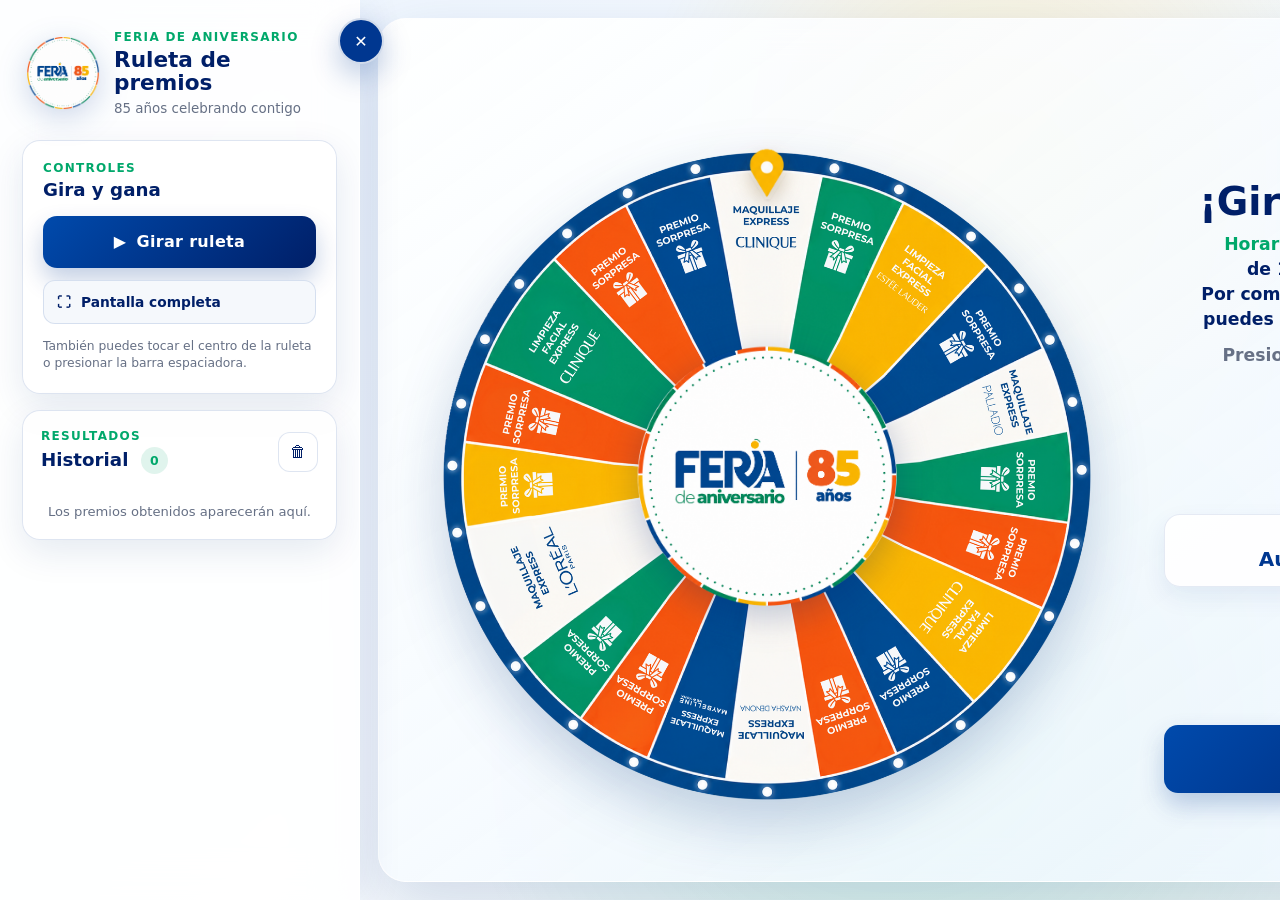
==== commit 8541da7e: "RULETA FINAL" ====
--- a/index.html
+++ b/index.html
@@ -18,8 +18,6 @@
 </head>
 
 <body>
-  <canvas id="confettiCanvas" class="confetti-canvas" aria-hidden="true"></canvas>
-
   <button
     id="sidebarBackdrop"
     class="sidebar-backdrop"
@@ -72,11 +70,6 @@
         </button>
 
         <div class="control-grid">
-          <button id="soundBtn" class="secondary-button" type="button">
-            <span id="soundIcon" aria-hidden="true">🔊</span>
-            <span id="soundText">Sonido activado</span>
-          </button>
-
           <button id="fullscreenBtn" class="secondary-button" type="button">
             <span id="fullscreenIcon" aria-hidden="true">⛶</span>
             <span id="fullscreenText">Pantalla completa</span>
@@ -121,16 +114,6 @@
       <section class="wheel-panel" aria-labelledby="wheelTitle">
         <div class="stage-actions" aria-label="Acciones rápidas">
           <button
-            id="quickSoundBtn"
-            class="round-action"
-            type="button"
-            aria-label="Activar o desactivar sonido"
-            title="Activar o desactivar sonido"
-          >
-            <span id="quickSoundIcon" aria-hidden="true">🔊</span>
-          </button>
-
-          <button
             id="quickFullscreenBtn"
             class="round-action"
             type="button"
@@ -143,8 +126,12 @@
 
         <div class="wheel-heading">
           <p class="section-kicker">Feria de aniversario</p>
-          <h2 id="wheelTitle">¡Gira y Gana!🎉</h2>
-          <p>Presiona el centro para iniciar.</p>
+          <h2 id="wheelTitle">¡Gira y gana! 🎉</h2>
+          <p class="wheel-promo-info">
+            <strong>Horario:</strong> De lunes a miércoles, de 10:00 a. m. a 12:00 m.<br />
+            Por compras superiores a ₡20.000, puedes participar y girar la ruleta.
+          </p>
+          <p class="wheel-instruction">Presiona el centro para iniciar.</p>
         </div>
 
         <div class="wheel-stage">
--- a/css/styles.css
+++ b/css/styles.css
@@ -870,6 +870,60 @@
     var(--muted);
 }
 
+
+.wheel-promo-info {
+  margin:
+    10px
+    auto
+    0;
+
+  max-width:
+    62ch;
+
+  color:
+    var(--blue-950);
+
+  font-size:
+    clamp(
+      0.88rem,
+      1.55vw,
+      1.08rem
+    );
+
+  font-weight:
+    700;
+
+  line-height:
+    1.45;
+
+  text-wrap:
+    balance;
+}
+
+.wheel-promo-info strong {
+  color:
+    var(--green-600);
+
+  font-weight:
+    900;
+}
+
+.wheel-instruction {
+  margin:
+    7px
+    0
+    0;
+
+  color:
+    var(--muted);
+
+  font-size:
+    0.92rem;
+
+  font-weight:
+    700;
+}
+
 /* =========================================================
    ZONA DE LA RULETA
 ========================================================= */
@@ -1055,95 +1109,6 @@
     none;
 }
 
-/* =========================================================
-   BOMBILLOS
-========================================================= */
-
-.bulb-ring {
-  position: absolute;
-  inset: 0;
-
-  z-index: 3;
-
-  pointer-events:
-    none;
-}
-
-.bulb {
-  position: absolute;
-
-  width: 1.65%;
-  min-width: 7px;
-
-  aspect-ratio:
-    1 / 1;
-
-  border:
-    1px solid
-    rgba(255, 255, 255, 0.86);
-
-  border-radius:
-    50%;
-
-  background:
-    radial-gradient(
-      circle at 36% 34%,
-      #ffffff 0 34%,
-      #fff7bc 52%,
-      #ffd53d 100%
-    );
-
-  box-shadow:
-    0 0 6px
-    rgba(255, 255, 255, 0.9),
-
-    0 0 12px
-    rgba(255, 218, 74, 0.55);
-
-  transform:
-    translate(
-      -50%,
-      -50%
-    );
-
-  animation:
-    bulbIdle
-    2.2s
-    ease-in-out
-    infinite;
-
-  opacity:
-    0.45;
-}
-
-.wheel-shell.is-spinning
-.bulb {
-  animation:
-    bulbRunning
-    620ms
-    ease-in-out
-    infinite;
-}
-
-.wheel-shell.is-spinning
-.wheel-pointer {
-  animation:
-    pointerBounce
-    120ms
-    ease-in-out
-    infinite
-    alternate;
-}
-
-.wheel-shell.is-spinning
-.wheel-center {
-  animation:
-    centerGlow
-    900ms
-    ease-in-out
-    infinite
-    alternate;
-}
 
 /* =========================================================
    RESULTADO
@@ -1587,21 +1552,8 @@
 }
 
 /* =========================================================
-   CONFETI Y MENSAJES
+   MENSAJES
 ========================================================= */
-
-.confetti-canvas {
-  position: fixed;
-  inset: 0;
-
-  z-index: 120;
-
-  width: 100%;
-  height: 100%;
-
-  pointer-events:
-    none;
-}
 
 .toast {
   position: fixed;
@@ -1670,90 +1622,6 @@
 /* =========================================================
    ANIMACIONES
 ========================================================= */
-
-@keyframes bulbIdle {
-  0%,
-  100% {
-    opacity:
-      0.35;
-
-    filter:
-      brightness(0.8);
-  }
-
-  50% {
-    opacity:
-      0.82;
-
-    filter:
-      brightness(1.25);
-  }
-}
-
-@keyframes bulbRunning {
-  0%,
-  100% {
-    opacity:
-      0.28;
-
-    filter:
-      brightness(0.72);
-  }
-
-  50% {
-    opacity:
-      1;
-
-    filter:
-      brightness(1.45);
-
-    box-shadow:
-      0 0 8px
-      #ffffff,
-
-      0 0 18px
-      rgba(255, 218, 74, 0.92),
-
-      0 0 30px
-      rgba(255, 196, 0, 0.5);
-  }
-}
-
-@keyframes pointerBounce {
-  from {
-    transform:
-      translateX(-50%)
-      rotate(-1.4deg);
-  }
-
-  to {
-    transform:
-      translateX(-50%)
-      rotate(1.4deg);
-  }
-}
-
-@keyframes centerGlow {
-  from {
-    filter:
-      drop-shadow(
-        0 10px 18px
-        rgba(0, 31, 104, 0.24)
-      );
-  }
-
-  to {
-    filter:
-      drop-shadow(
-        0 10px 18px
-        rgba(0, 31, 104, 0.24)
-      )
-      drop-shadow(
-        0 0 18px
-        rgba(255, 196, 0, 0.34)
-      );
-  }
-}
 
 @keyframes prizeFloat {
   0%,
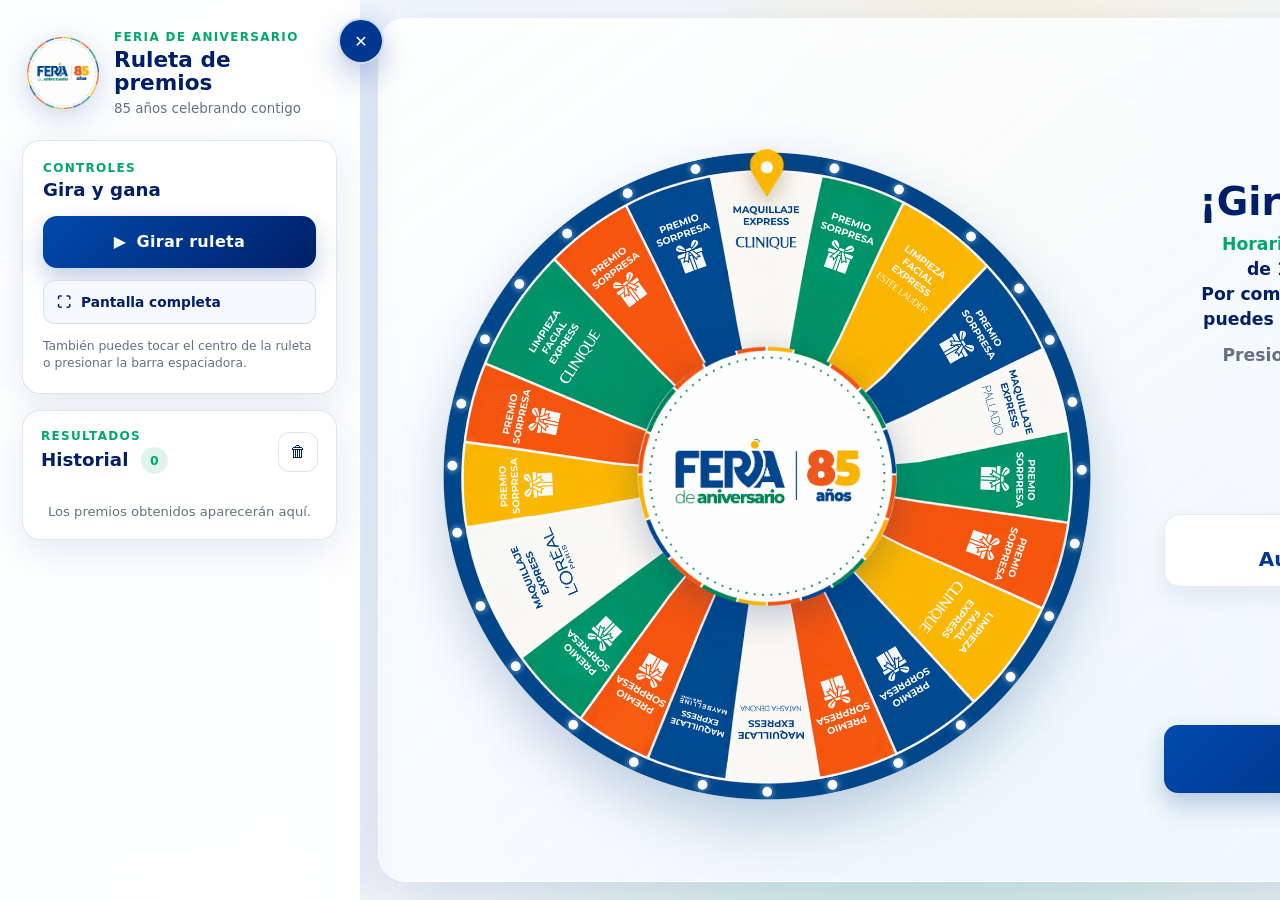
==== commit dace245d: "Ultima modificacion" ====
--- a/index.html
+++ b/index.html
@@ -128,7 +128,7 @@
           <p class="section-kicker">Feria de aniversario</p>
           <h2 id="wheelTitle">¡Gira y gana! 🎉</h2>
           <p class="wheel-promo-info">
-            <strong>Horario:</strong> De lunes a miércoles, de 10:00 a. m. a 12:00 m.<br />
+            <strong>Horario:</strong> De Lunes a Miércoles, de 10:00 a. m. a 12:00 m.<br />
             Por compras superiores a ₡20.000, puedes participar y girar la ruleta.
           </p>
           <p class="wheel-instruction">Presiona el centro para iniciar.</p>
